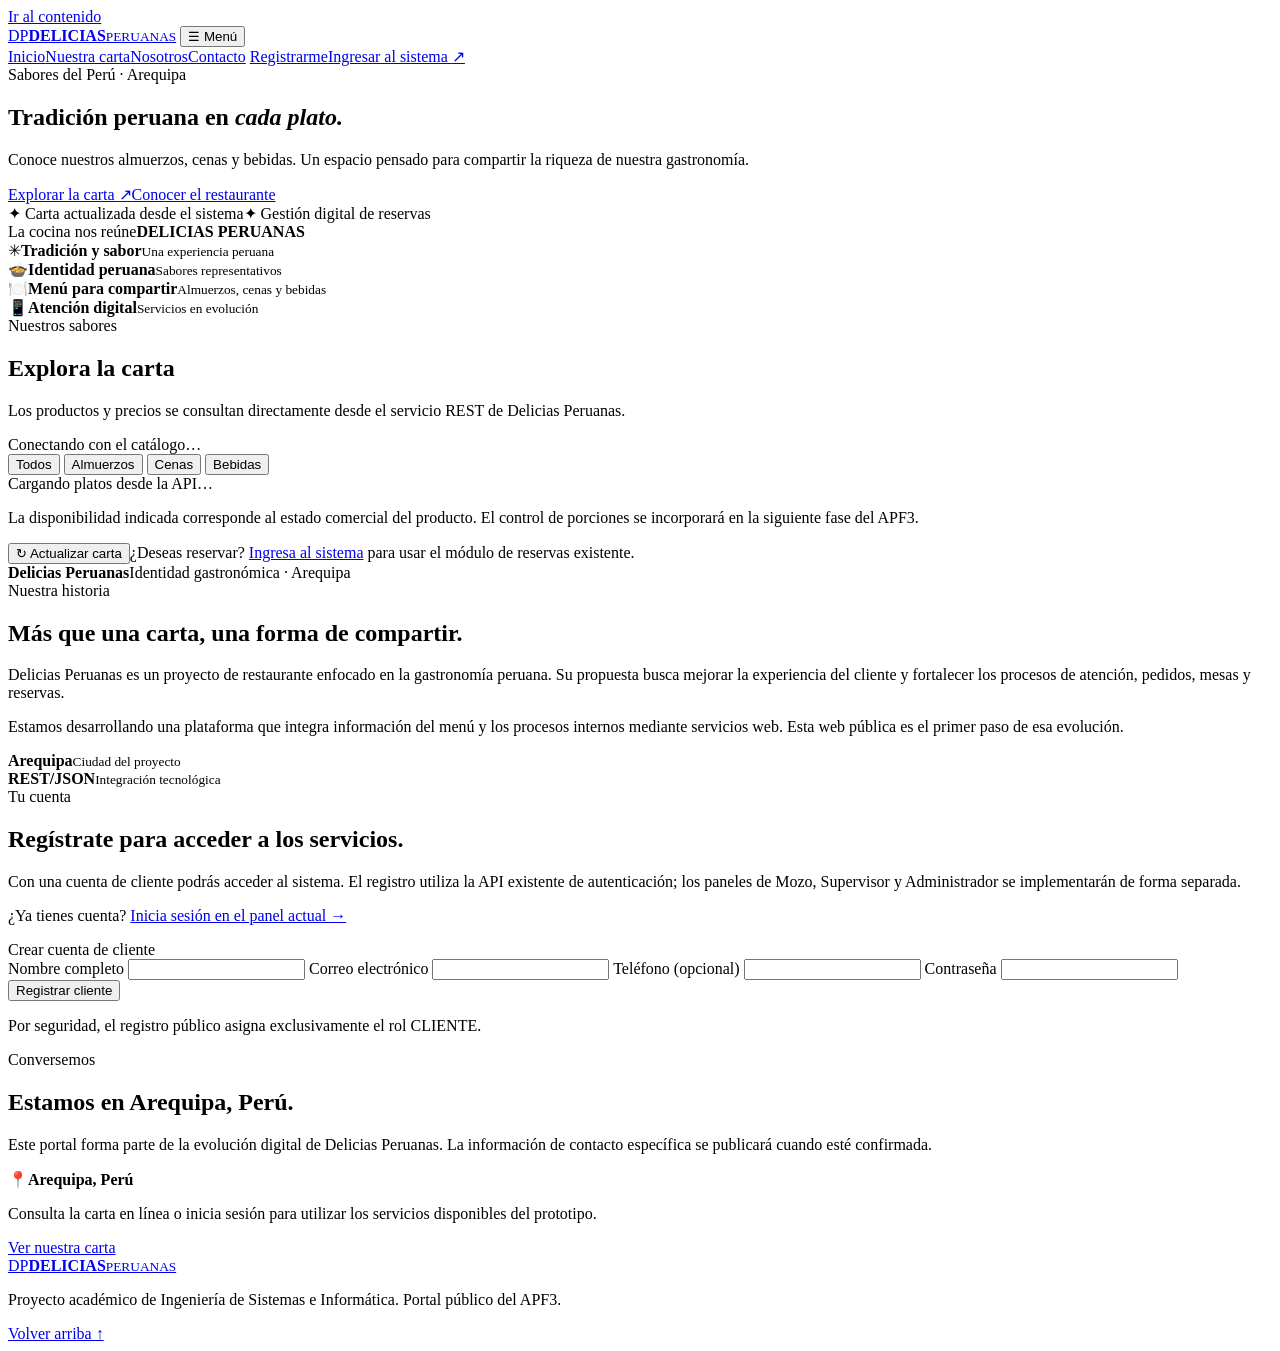
==== backend/src/main/resources/static/portal/index.html @ 0fd8a4d6 "feat(apf3): agregar estructura accesible del portal público Delicias Peruanas" ====
<!doctype html>
<html lang="es">
<head>
  <meta charset="utf-8">
  <meta name="viewport" content="width=device-width, initial-scale=1">
  <meta name="description" content="Delicias Peruanas: conoce nuestra gastronomía, explora el menú y accede al sistema de atención.">
  <title>Delicias Peruanas | Nuestra carta</title>
  <link rel="stylesheet" href="./site.css">
  <script src="./site.js" defer></script>
</head>
<body>
<a class="skip-link" href="#contenido">Ir al contenido</a>
<header class="site-header">
  <nav class="nav container" aria-label="Navegación principal">
    <a class="brand" href="#inicio" aria-label="Delicias Peruanas, inicio"><span class="brand-mark" aria-hidden="true">DP</span><span><strong>DELICIAS</strong><small>PERUANAS</small></span></a>
    <button class="menu-toggle" id="menuToggle" type="button" aria-controls="primaryMenu" aria-expanded="false">☰ <span>Menú</span></button>
    <div class="nav-links" id="primaryMenu">
      <a href="#inicio">Inicio</a><a href="#carta">Nuestra carta</a><a href="#nosotros">Nosotros</a><a href="#contacto">Contacto</a>
      <a class="nav-button" href="#registro">Registrarme</a><a class="nav-login" href="/" title="Acceder al panel existente">Ingresar al sistema <span aria-hidden="true">↗</span></a>
    </div>
  </nav>
</header>
<main id="contenido">
  <section id="inicio" class="hero">
    <div class="container hero-grid">
      <div class="hero-copy">
        <div class="eyebrow">Sabores del Perú · Arequipa</div>
        <h1>Tradición peruana en <em>cada plato.</em></h1>
        <p>Conoce nuestros almuerzos, cenas y bebidas. Un espacio pensado para compartir la riqueza de nuestra gastronomía.</p>
        <div class="hero-actions"><a class="btn btn-primary" href="#carta">Explorar la carta <span aria-hidden="true">↗</span></a><a class="btn btn-outline" href="#nosotros">Conocer el restaurante</a></div>
        <div class="hero-foot"><span>✦ Carta actualizada desde el sistema</span><span>✦ Gestión digital de reservas</span></div>
      </div>
      <div class="hero-visual">
        <div class="hero-photo" role="img" aria-label="Presentación gastronómica de platos peruanos">
          <div class="hero-photo-label"><span>La cocina nos reúne</span><strong>DELICIAS PERUANAS</strong></div>
        </div>
        <div class="float-note"><span class="note-symbol">✳</span><span><strong>Tradición y sabor</strong><small>Una experiencia peruana</small></span></div>
      </div>
    </div>
  </section>
  <section class="highlights" aria-label="Nuestros valores">
    <div class="container highlight-grid">
      <div><span class="highlight-icon" aria-hidden="true">🍲</span><span><strong>Identidad peruana</strong><small>Sabores representativos</small></span></div>
      <div><span class="highlight-icon" aria-hidden="true">🍽️</span><span><strong>Menú para compartir</strong><small>Almuerzos, cenas y bebidas</small></span></div>
      <div><span class="highlight-icon" aria-hidden="true">📱</span><span><strong>Atención digital</strong><small>Servicios en evolución</small></span></div>
    </div>
  </section>
  <section id="carta" class="section menu-section">
    <div class="container">
      <div class="section-head"><div><span class="section-kicker">Nuestros sabores</span><h2>Explora la carta</h2><p>Los productos y precios se consultan directamente desde el servicio REST de Delicias Peruanas.</p></div><span class="live-indicator" id="catalogStatus" aria-live="polite">Conectando con el catálogo…</span></div>
      <div class="filter-row" role="group" aria-label="Filtrar carta">
        <button class="filter active" type="button" data-filter="todos" aria-pressed="true">Todos</button>
        <button class="filter" type="button" data-filter="almuerzos" aria-pressed="false">Almuerzos</button>
        <button class="filter" type="button" data-filter="cenas" aria-pressed="false">Cenas</button>
        <button class="filter" type="button" data-filter="bebidas" aria-pressed="false">Bebidas</button>
      </div>
      <div id="categoryFilters" class="category-row" role="group" aria-label="Filtrar por categorías registradas"></div>
      <div class="menu-grid" id="catalogGrid" aria-live="polite">
        <div class="loading-state">Cargando platos desde la API…</div>
      </div>
      <p class="catalog-caption">La disponibilidad indicada corresponde al estado comercial del producto. El control de porciones se incorporará en la siguiente fase del APF3.</p>
      <div class="menu-footer"><button class="btn btn-outline" id="reloadCatalog" type="button">↻ Actualizar carta</button><span>¿Deseas reservar? <a href="/">Ingresa al sistema</a> para usar el módulo de reservas existente.</span></div>
    </div>
  </section>
  <section id="nosotros" class="section about-section">
    <div class="container about-grid">
      <div class="about-picture"><div class="about-badge"><strong>Delicias Peruanas</strong><span>Identidad gastronómica · Arequipa</span></div></div>
      <div class="about-copy"><span class="section-kicker">Nuestra historia</span><h2>Más que una carta, una forma de compartir.</h2><p>Delicias Peruanas es un proyecto de restaurante enfocado en la gastronomía peruana. Su propuesta busca mejorar la experiencia del cliente y fortalecer los procesos de atención, pedidos, mesas y reservas.</p><p>Estamos desarrollando una plataforma que integra información del menú y los procesos internos mediante servicios web. Esta web pública es el primer paso de esa evolución.</p><div class="about-metrics"><div><strong>Arequipa</strong><small>Ciudad del proyecto</small></div><div><strong>REST/JSON</strong><small>Integración tecnológica</small></div></div></div>
    </div>
  </section>
  <section id="registro" class="section account-section">
    <div class="container account-grid">
      <div><span class="section-kicker">Tu cuenta</span><h2>Regístrate para acceder a los servicios.</h2><p>Con una cuenta de cliente podrás acceder al sistema. El registro utiliza la API existente de autenticación; los paneles de Mozo, Supervisor y Administrador se implementarán de forma separada.</p><p class="account-callout">¿Ya tienes cuenta? <a href="/">Inicia sesión en el panel actual →</a></p></div>
      <form id="registerForm" class="register-form" novalidate>
        <div class="form-title">Crear cuenta de cliente</div>
        <label>Nombre completo <input name="nombre" type="text" minlength="2" maxlength="100" autocomplete="name" required></label>
        <label>Correo electrónico <input name="correo" type="email" maxlength="150" autocomplete="email" required></label>
        <label>Teléfono (opcional) <input name="telefono" type="tel" maxlength="20" autocomplete="tel"></label>
        <label>Contraseña <input name="password" type="password" minlength="8" autocomplete="new-password" required></label>
        <button class="btn btn-primary full" type="submit" id="submitRegister">Registrar cliente</button>
        <p class="form-help">Por seguridad, el registro público asigna exclusivamente el rol CLIENTE.</p>
        <div class="form-message" id="registerMessage" aria-live="polite" role="status"></div>
      </form>
    </div>
  </section>
  <section id="contacto" class="section contact-section">
    <div class="container contact-grid"><div><span class="section-kicker">Conversemos</span><h2>Estamos en Arequipa, Perú.</h2><p>Este portal forma parte de la evolución digital de Delicias Peruanas. La información de contacto específica se publicará cuando esté confirmada.</p></div><div class="contact-card"><span class="contact-icon">📍</span><strong>Arequipa, Perú</strong><p>Consulta la carta en línea o inicia sesión para utilizar los servicios disponibles del prototipo.</p><a class="btn btn-primary" href="#carta">Ver nuestra carta</a></div></div>
  </section>
</main>
<footer class="site-footer"><div class="container footer-flex"><a class="brand footer-brand" href="#inicio"><span class="brand-mark">DP</span><span><strong>DELICIAS</strong><small>PERUANAS</small></span></a><p>Proyecto académico de Ingeniería de Sistemas e Informática. Portal público del APF3.</p><a href="#inicio">Volver arriba ↑</a></div></footer>
</body>
</html>
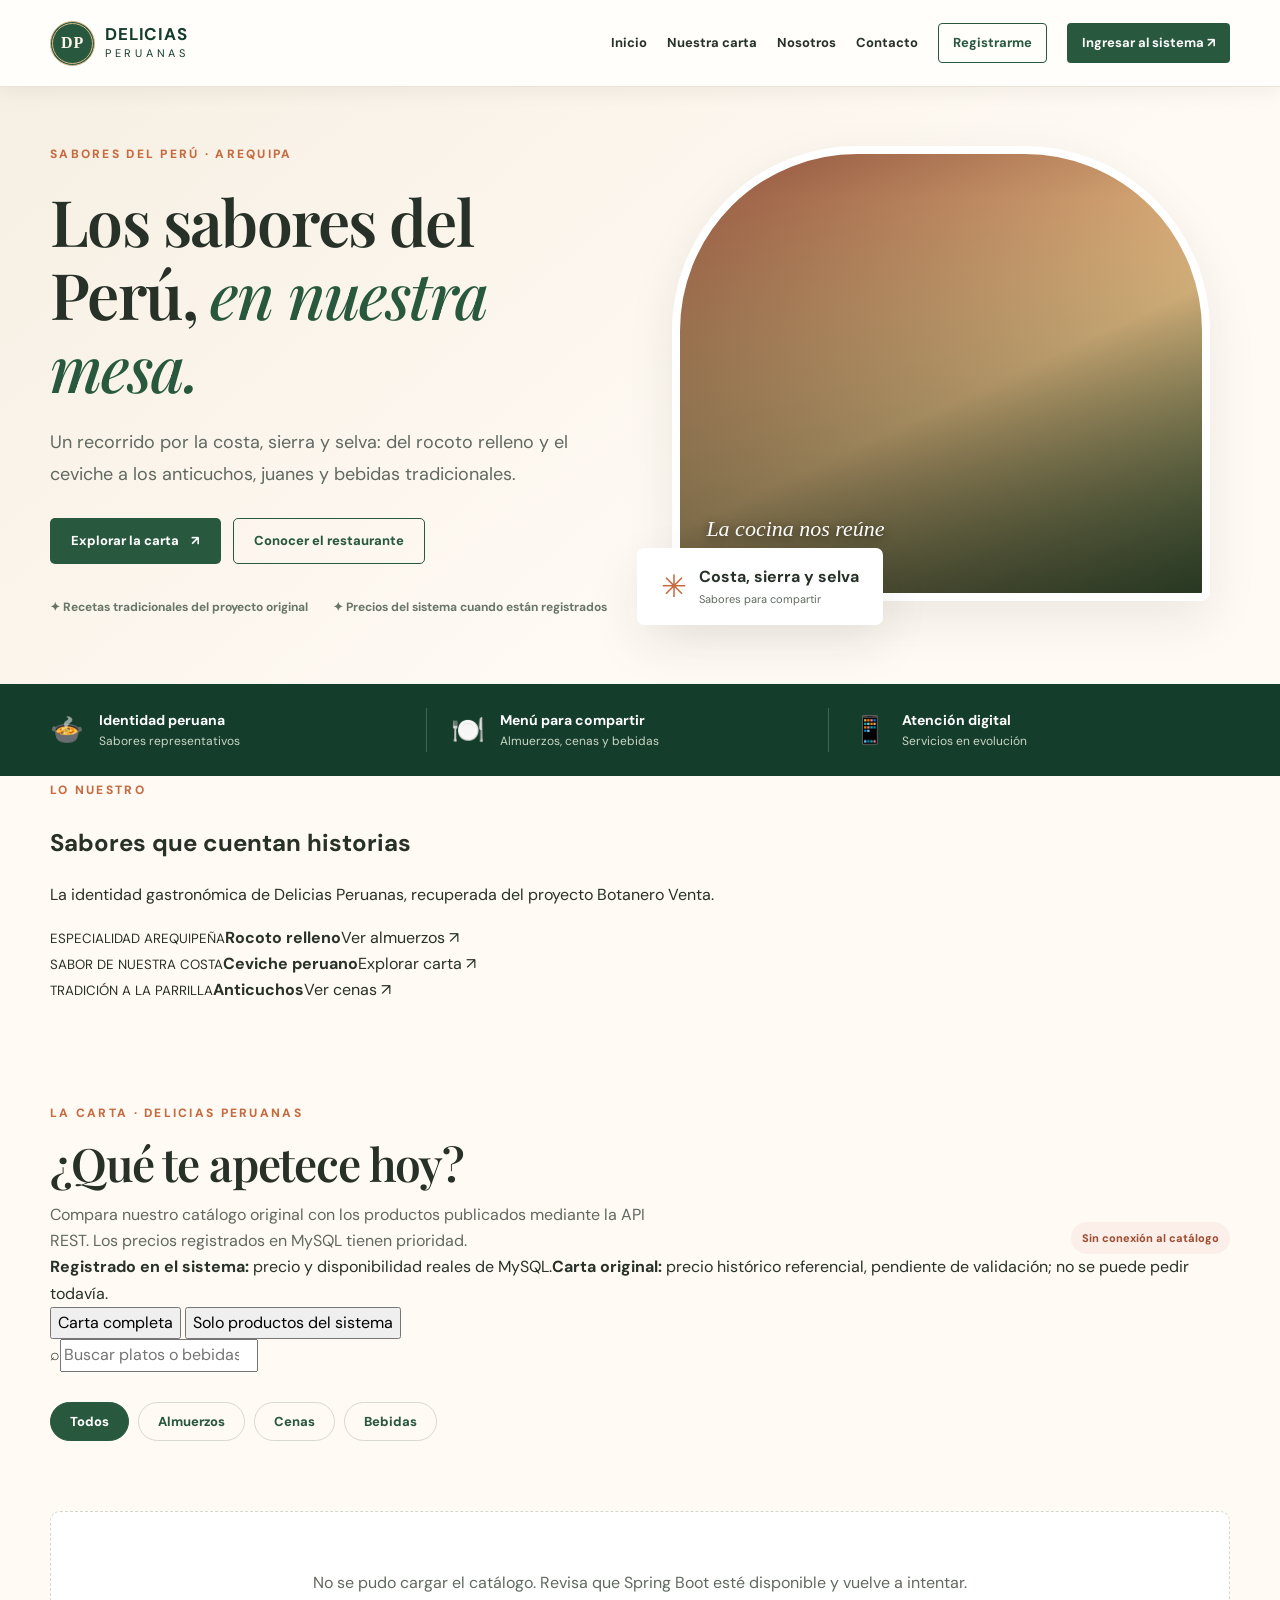
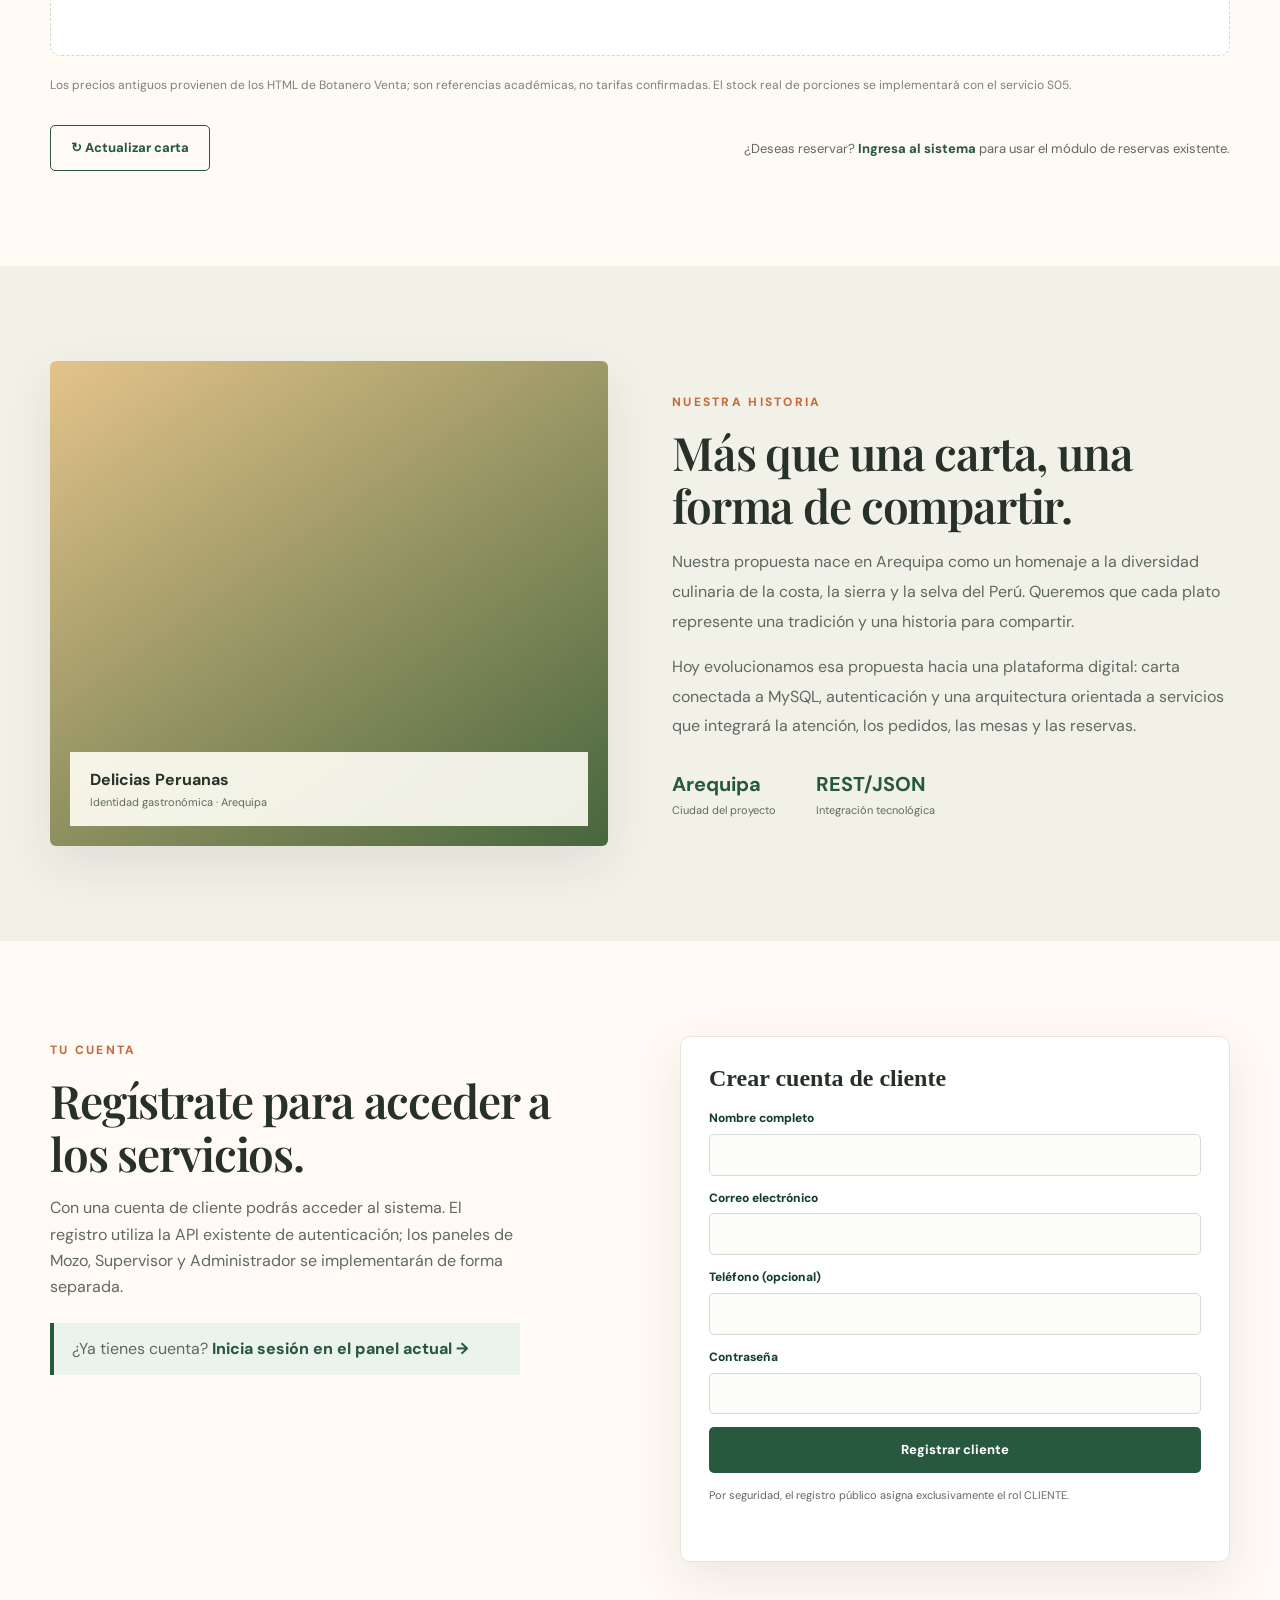
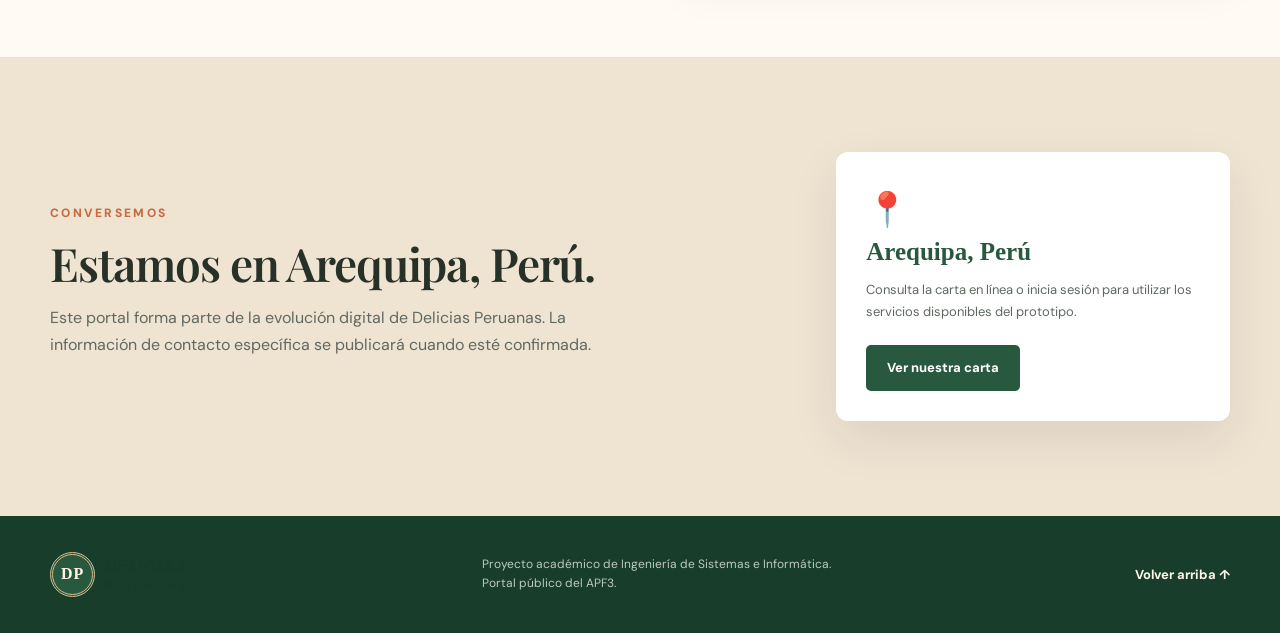
==== commit ca7a000e: "feat(apf3): presentar carta ampliada con destacados, búsqueda y origen de precios" ====
--- a/backend/src/main/resources/static/portal/index.html
+++ b/backend/src/main/resources/static/portal/index.html
@@ -6,6 +6,7 @@
   <meta name="description" content="Delicias Peruanas: conoce nuestra gastronomía, explora el menú y accede al sistema de atención.">
   <title>Delicias Peruanas | Nuestra carta</title>
   <link rel="stylesheet" href="./site.css">
+  <script src="./legacy-menu.js" defer></script>
   <script src="./site.js" defer></script>
 </head>
 <body>
@@ -25,16 +26,16 @@
     <div class="container hero-grid">
       <div class="hero-copy">
         <div class="eyebrow">Sabores del Perú · Arequipa</div>
-        <h1>Tradición peruana en <em>cada plato.</em></h1>
-        <p>Conoce nuestros almuerzos, cenas y bebidas. Un espacio pensado para compartir la riqueza de nuestra gastronomía.</p>
+        <h1>Los sabores del Perú, <em>en nuestra mesa.</em></h1>
+        <p>Un recorrido por la costa, sierra y selva: del rocoto relleno y el ceviche a los anticuchos, juanes y bebidas tradicionales.</p>
         <div class="hero-actions"><a class="btn btn-primary" href="#carta">Explorar la carta <span aria-hidden="true">↗</span></a><a class="btn btn-outline" href="#nosotros">Conocer el restaurante</a></div>
-        <div class="hero-foot"><span>✦ Carta actualizada desde el sistema</span><span>✦ Gestión digital de reservas</span></div>
+        <div class="hero-foot"><span>✦ Recetas tradicionales del proyecto original</span><span>✦ Precios del sistema cuando están registrados</span></div>
       </div>
       <div class="hero-visual">
         <div class="hero-photo" role="img" aria-label="Presentación gastronómica de platos peruanos">
           <div class="hero-photo-label"><span>La cocina nos reúne</span><strong>DELICIAS PERUANAS</strong></div>
         </div>
-        <div class="float-note"><span class="note-symbol">✳</span><span><strong>Tradición y sabor</strong><small>Una experiencia peruana</small></span></div>
+        <div class="float-note"><span class="note-symbol">✳</span><span><strong>Costa, sierra y selva</strong><small>Sabores para compartir</small></span></div>
       </div>
     </div>
   </section>
@@ -45,9 +46,27 @@
       <div><span class="highlight-icon" aria-hidden="true">📱</span><span><strong>Atención digital</strong><small>Servicios en evolución</small></span></div>
     </div>
   </section>
+  <section class="signature-section" aria-label="Platos destacados de nuestro proyecto original">
+    <div class="container">
+      <div class="signature-head"><div><span class="section-kicker">Lo nuestro</span><h2>Sabores que cuentan historias</h2></div><p>La identidad gastronómica de Delicias Peruanas, recuperada del proyecto Botanero Venta.</p></div>
+      <div class="signature-grid">
+        <a href="#carta" class="signature-tile signature-rocoto"><div><small>ESPECIALIDAD AREQUIPEÑA</small><strong>Rocoto relleno</strong><span>Ver almuerzos ↗</span></div></a>
+        <a href="#carta" class="signature-tile signature-ceviche"><div><small>SABOR DE NUESTRA COSTA</small><strong>Ceviche peruano</strong><span>Explorar carta ↗</span></div></a>
+        <a href="#carta" class="signature-tile signature-anticucho"><div><small>TRADICIÓN A LA PARRILLA</small><strong>Anticuchos</strong><span>Ver cenas ↗</span></div></a>
+      </div>
+    </div>
+  </section>
   <section id="carta" class="section menu-section">
     <div class="container">
-      <div class="section-head"><div><span class="section-kicker">Nuestros sabores</span><h2>Explora la carta</h2><p>Los productos y precios se consultan directamente desde el servicio REST de Delicias Peruanas.</p></div><span class="live-indicator" id="catalogStatus" aria-live="polite">Conectando con el catálogo…</span></div>
+      <div class="section-head"><div><span class="section-kicker">La carta · Delicias Peruanas</span><h2>¿Qué te apetece hoy?</h2><p>Compara nuestro catálogo original con los productos publicados mediante la API REST. Los precios registrados en MySQL tienen prioridad.</p></div><span class="live-indicator" id="catalogStatus" aria-live="polite">Conectando con el catálogo…</span></div>
+      <div class="catalog-source-note"><span class="source-dot live"></span><span><strong>Registrado en el sistema:</strong> precio y disponibilidad reales de MySQL.</span><span class="source-dot original"></span><span><strong>Carta original:</strong> precio histórico referencial, pendiente de validación; no se puede pedir todavía.</span></div>
+      <div class="menu-tools">
+        <div class="catalog-modes" role="group" aria-label="Origen de la carta">
+          <button type="button" data-mode="completa" class="mode-button active" aria-pressed="true">Carta completa</button>
+          <button type="button" data-mode="sistema" class="mode-button" aria-pressed="false">Solo productos del sistema</button>
+        </div>
+        <label class="menu-search-label" for="menuSearch"><span aria-hidden="true">⌕</span><input type="search" id="menuSearch" autocomplete="off" placeholder="Buscar platos o bebidas" aria-label="Buscar platos o bebidas"></label>
+      </div>
       <div class="filter-row" role="group" aria-label="Filtrar carta">
         <button class="filter active" type="button" data-filter="todos" aria-pressed="true">Todos</button>
         <button class="filter" type="button" data-filter="almuerzos" aria-pressed="false">Almuerzos</button>
@@ -58,14 +77,14 @@
       <div class="menu-grid" id="catalogGrid" aria-live="polite">
         <div class="loading-state">Cargando platos desde la API…</div>
       </div>
-      <p class="catalog-caption">La disponibilidad indicada corresponde al estado comercial del producto. El control de porciones se incorporará en la siguiente fase del APF3.</p>
+      <p class="catalog-caption">Los precios antiguos provienen de los HTML de Botanero Venta; son referencias académicas, no tarifas confirmadas. El stock real de porciones se implementará con el servicio S05.</p>
       <div class="menu-footer"><button class="btn btn-outline" id="reloadCatalog" type="button">↻ Actualizar carta</button><span>¿Deseas reservar? <a href="/">Ingresa al sistema</a> para usar el módulo de reservas existente.</span></div>
     </div>
   </section>
   <section id="nosotros" class="section about-section">
     <div class="container about-grid">
       <div class="about-picture"><div class="about-badge"><strong>Delicias Peruanas</strong><span>Identidad gastronómica · Arequipa</span></div></div>
-      <div class="about-copy"><span class="section-kicker">Nuestra historia</span><h2>Más que una carta, una forma de compartir.</h2><p>Delicias Peruanas es un proyecto de restaurante enfocado en la gastronomía peruana. Su propuesta busca mejorar la experiencia del cliente y fortalecer los procesos de atención, pedidos, mesas y reservas.</p><p>Estamos desarrollando una plataforma que integra información del menú y los procesos internos mediante servicios web. Esta web pública es el primer paso de esa evolución.</p><div class="about-metrics"><div><strong>Arequipa</strong><small>Ciudad del proyecto</small></div><div><strong>REST/JSON</strong><small>Integración tecnológica</small></div></div></div>
+      <div class="about-copy"><span class="section-kicker">Nuestra historia</span><h2>Más que una carta, una forma de compartir.</h2><p>Nuestra propuesta nace en Arequipa como un homenaje a la diversidad culinaria de la costa, la sierra y la selva del Perú. Queremos que cada plato represente una tradición y una historia para compartir.</p><p>Hoy evolucionamos esa propuesta hacia una plataforma digital: carta conectada a MySQL, autenticación y una arquitectura orientada a servicios que integrará la atención, los pedidos, las mesas y las reservas.</p><div class="about-metrics"><div><strong>Arequipa</strong><small>Ciudad del proyecto</small></div><div><strong>REST/JSON</strong><small>Integración tecnológica</small></div></div></div>
     </div>
   </section>
   <section id="registro" class="section account-section">
--- a/backend/src/main/resources/static/portal/site.css
+++ b/backend/src/main/resources/static/portal/site.css
@@ -0,0 +1,3 @@
+@import url('https://fonts.googleapis.com/css2?family=DM+Sans:wght@400;500;600;700&family=Playfair+Display:ital,wght@0,500;0,600;0,700;1,500;1,600&display=swap');
+:root{--bg:#fffaf4;--paper:#fff;--ink:#273128;--sub:#606961;--green:#28583e;--green-dark:#153d2b;--orange:#c66a3f;--light:#f5eee3;--line:#e9e3da;--shadow:0 18px 50px rgba(30,35,22,.085)}
+*{box-sizing:border-box}html{scroll-behavior:smooth;scroll-padding-top:90px}body{margin:0;background:var(--bg);color:var(--ink);font:16px/1.65 'DM Sans',Arial,sans-serif}button,input{font:inherit}button{cursor:pointer}a{color:inherit;text-decoration:none}a:focus-visible,button:focus-visible,input:focus-visible{outline:3px solid var(--orange);outline-offset:3px}.container{width:min(1180px,calc(100% - 48px));margin-inline:auto}.skip-link{position:absolute;left:-9999px;top:0;background:#fff;padding:12px}.skip-link:focus{left:12px;z-index:100}.site-header{background:#fffefb;position:sticky;top:0;z-index:10;border-bottom:1px solid var(--line);box-shadow:0 3px 20px #2221}.nav{display:flex;align-items:center;justify-content:space-between;gap:22px;min-height:86px}.brand{display:inline-flex;align-items:center;gap:10px;line-height:1.05;font-size:17px;letter-spacing:.05em;color:var(--green-dark)}.brand strong,.brand small{display:block}.brand small{font-size:11px;letter-spacing:.34em;margin-top:4px}.brand-mark{width:45px;height:45px;border-radius:50%;background:var(--green);color:#fff4e7;display:inline-flex;justify-content:center;align-items:center;font:bold 16px Georgia,serif;border:3px double #d9b88a}.nav-links{display:flex;align-items:center;gap:20px}.nav-links>a{font-size:13px;font-weight:700;white-space:nowrap}.nav-links>a:not(.nav-button):not(.nav-login):hover{color:var(--orange)}.nav-button{color:var(--green);border:1px solid var(--green);padding:8px 14px;border-radius:4px}.nav-login{background:var(--green);color:#fff;padding:9px 15px;border-radius:4px}.nav-login:hover,.btn-primary:hover{background:var(--green-dark)}.menu-toggle{display:none}.hero{background:linear-gradient(140deg,#f6efe3 0%,#fffaf4 64%);overflow:hidden}.hero-grid{min-height:585px;display:grid;grid-template-columns:1.02fr .98fr;align-items:center;gap:42px;padding-block:58px 66px}.eyebrow,.section-kicker{font-size:12px;letter-spacing:.19em;color:var(--orange);font-weight:800;text-transform:uppercase}.hero h1,.section h2{font:600 clamp(39px,5vw,68px)/1.14 'Playfair Display',Georgia,serif;letter-spacing:-.025em;margin:20px 0 22px}.hero h1 em{color:var(--green);font-weight:500}.hero p{font-size:18px;color:var(--sub);max-width:520px;line-height:1.8}.hero-actions{display:flex;gap:12px;flex-wrap:wrap;margin-top:28px}.btn{display:inline-flex;align-items:center;justify-content:center;gap:12px;border-radius:5px;padding:13px 20px;border:1px solid transparent;font-size:13px;font-weight:800;line-height:1.35;transition:background .2s,color .2s,border-color .2s}.btn-primary{background:var(--green);color:#fff}.btn-outline{border-color:var(--green);background:transparent;color:var(--green)}.btn-outline:hover{background:#eaf0e9}.hero-foot{display:flex;gap:25px;flex-wrap:wrap;color:#677668;margin-top:34px;font-size:12px;font-weight:700}.hero-visual{position:relative;padding:0 20px 16px 0}.hero-photo{min-height:455px;border-radius:185px 185px 9px 9px;background:linear-gradient(180deg,transparent 10%,#16180e9e 100%),url('./images/portada.jpg') center/cover,linear-gradient(155deg,#8f503b,#edc589 55%,#456b44);position:relative;border:8px solid #fff;box-shadow:var(--shadow);overflow:hidden}.hero-photo-label{position:absolute;bottom:28px;left:26px;color:white;display:grid;gap:5px;text-shadow:0 2px 8px #0009}.hero-photo-label span{font:italic 22px Georgia,serif}.hero-photo-label strong{letter-spacing:.18em;font-size:11px}.float-note{position:absolute;bottom:-8px;left:-35px;display:flex;align-items:center;gap:12px;background:#fff;box-shadow:var(--shadow);padding:13px 24px;border-radius:7px}.float-note strong,.float-note small{display:block}.float-note small{font-size:11px;color:var(--sub)}.note-symbol{font-size:31px;color:var(--orange)}.highlights{background:var(--green-dark);color:#fff}.highlight-grid{display:grid;grid-template-columns:repeat(3,1fr);gap:24px;padding-block:24px}.highlight-grid>div{display:flex;align-items:center;gap:15px;border-right:1px solid #ffffff33}.highlight-grid>div:last-child{border:none}.highlight-grid strong,.highlight-grid small{display:block}.highlight-grid strong{font-size:14px}.highlight-grid small{font-size:12px;color:#cbd7c5}.highlight-icon{font-size:27px}.section{padding:95px 0}.section-head{display:flex;justify-content:space-between;align-items:end;gap:24px}.section h2{font-size:clamp(32px,4vw,46px);margin:12px 0}.section-head p{color:var(--sub);max-width:620px;margin:0}.live-indicator{font-size:11px;white-space:nowrap;color:var(--green);padding:7px 11px;background:#ecf5ee;border-radius:30px;font-weight:800}.live-indicator.offline{color:#9c4d32;background:#fcefe9}.filter-row{display:flex;gap:9px;flex-wrap:wrap;margin:30px 0 14px}.filter{border:1px solid #d6d9d2;background:transparent;color:var(--green);padding:8px 19px;border-radius:30px;font-size:13px;font-weight:800}.filter.active,.filter:hover{background:var(--green);border-color:var(--green);color:white}.category-row{display:flex;gap:7px;flex-wrap:wrap;min-height:30px;margin-bottom:26px}.category-filter{font-size:12px;background:#f0efe9;border:0;padding:5px 12px;border-radius:3px;color:#526554}.category-filter.active{background:#dfeada;color:#1f5435;font-weight:800}.menu-grid{display:grid;grid-template-columns:repeat(3,minmax(0,1fr));gap:24px}.food-card{background:white;border:1px solid var(--line);box-shadow:0 6px 28px #1c30200b;border-radius:10px;overflow:hidden;display:flex;flex-direction:column;transition:transform .2s,box-shadow .2s}.food-card:hover{transform:translateY(-4px);box-shadow:var(--shadow)}.food-photo{height:218px;position:relative;background:linear-gradient(135deg,#e8d1b3,#829c7a);overflow:hidden}.food-photo img{width:100%;height:100%;object-fit:cover;display:block}.food-fallback{display:flex;align-items:center;justify-content:center;height:100%;font-size:68px}.food-badge{position:absolute;left:14px;top:14px;background:#fffffff0;border-radius:30px;padding:4px 10px;font-weight:800;font-size:11px;color:var(--green-dark)}.food-badge.unavailable{background:#f9e6dc;color:#9c452e}.food-body{padding:20px;flex:1;display:flex;flex-direction:column}.food-category{font-size:11px;text-transform:uppercase;letter-spacing:.1em;color:var(--orange);font-weight:800}.food-body h3{font:600 23px/1.2 'Playfair Display',Georgia,serif;margin:10px 0}.food-body p{color:var(--sub);font-size:13px;line-height:1.6;flex:1}.food-bottom{display:flex;justify-content:space-between;align-items:center;gap:8px;border-top:1px solid var(--line);padding-top:12px;margin-top:14px}.food-bottom strong{font-size:20px;color:var(--green-dark)}.food-bottom small{font-size:11px;color:var(--sub);font-weight:700}.loading-state,.empty-state{grid-column:1/-1;text-align:center;padding:58px 20px;background:#fff;border:1px dashed #d1d9cd;border-radius:10px;color:var(--sub)}.menu-footer{display:flex;justify-content:space-between;align-items:center;gap:20px;margin-top:30px;flex-wrap:wrap;font-size:13px;color:var(--sub)}.menu-footer a{font-weight:800;color:var(--green)}.catalog-caption{font-size:12px;color:#7b8178;margin:20px 0 0}.about-section{background:#f1f1e8}.about-grid{display:grid;grid-template-columns:1fr 1fr;gap:64px;align-items:center}.about-picture{background:url('./images/nosotros.jpg') center/cover,linear-gradient(145deg,#e4c38a,#47663d);min-height:485px;position:relative;border-radius:6px;box-shadow:var(--shadow)}.about-badge{position:absolute;bottom:20px;left:20px;right:20px;background:#fffef6e6;backdrop-filter:blur(5px);padding:15px 20px}.about-badge strong,.about-badge span{display:block}.about-badge span{font-size:11px;color:var(--sub)}.about-copy p{color:var(--sub);line-height:1.85}.about-metrics{display:flex;gap:40px;margin-top:27px}.about-metrics strong,.about-metrics small{display:block}.about-metrics strong{font-size:20px;color:var(--green)}.about-metrics small{font-size:11px;color:var(--sub)}.account-grid{display:grid;grid-template-columns:1fr 1fr;gap:80px;align-items:start}.account-grid p{color:var(--sub);max-width:470px}.account-callout{background:#ebf3ed;border-left:4px solid var(--green);padding:13px 18px;margin-top:22px}.account-callout a{color:var(--green);font-weight:800}.register-form{background:#fff;border:1px solid var(--line);border-radius:10px;box-shadow:var(--shadow);padding:28px;display:grid;gap:13px}.form-title{font:600 24px Georgia,serif;margin-bottom:4px}.register-form label{display:grid;gap:5px;font-size:12px;font-weight:800;color:var(--green-dark)}.register-form input{width:100%;padding:10px 12px;border:1px solid #d4ddd2;border-radius:5px;background:#fcfdf9}.register-form input:focus{border-color:var(--green)}.full{width:100%}.form-help{margin:0!important;font-size:11px;color:var(--sub)}.form-message{min-height:16px;font-size:13px;color:var(--green);font-weight:700}.form-message.error{color:#b13d2e}.contact-section{background:#efe3d2}.contact-grid{display:grid;grid-template-columns:1.3fr .7fr;gap:55px;align-items:center}.contact-grid p{max-width:550px;color:var(--sub)}.contact-card{background:white;border-radius:12px;padding:30px;box-shadow:var(--shadow)}.contact-card strong{display:block;font:600 25px Georgia,serif;color:var(--green)}.contact-card p{font-size:13px}.contact-card .btn{margin-top:10px}.contact-icon{font-size:34px}.site-footer{background:#183e2b;color:#fdf7e8;padding:27px 0}.footer-flex{display:flex;align-items:center;justify-content:space-between;gap:20px}.footer-flex p{font-size:12px;color:#bdc9bc;max-width:360px}.footer-flex>a:last-child{font-weight:700;font-size:13px}@media(max-width:1080px){.nav-links{gap:10px}.nav-links>a{font-size:12px}.hero h1{font-size:53px}.hero-photo{min-height:400px}}@media(max-width:820px){.nav{min-height:72px}.menu-toggle{display:inline-flex;border:1px solid var(--line);background:#fff;color:var(--green);border-radius:5px;gap:8px;align-items:center;padding:8px 12px}.nav-links{display:none;position:absolute;top:72px;left:0;right:0;background:white;padding:18px 24px;box-shadow:var(--shadow);flex-direction:column;align-items:stretch;gap:12px}.nav-links.open{display:flex}.hero-grid,.about-grid,.account-grid,.contact-grid{grid-template-columns:1fr;gap:36px}.hero-grid{padding:45px 0}.hero-photo{min-height:340px;border-radius:14px}.float-note{left:10px}.menu-grid{grid-template-columns:repeat(2,minmax(0,1fr))}.section-head{display:block}.highlight-grid{grid-template-columns:1fr;gap:14px}.highlight-grid>div{border:none}.section{padding:65px 0}.about-picture{min-height:360px}.footer-flex{flex-wrap:wrap}}@media(max-width:560px){.container{width:min(100% - 30px,1180px)}.hero h1{font-size:43px}.hero p{font-size:16px}.hero-photo{min-height:295px}.hero-foot{gap:10px}.menu-grid{grid-template-columns:1fr}.food-photo{height:240px}.section h2{font-size:35px}.float-note{display:none}.filter{padding:7px 12px;font-size:12px}.about-metrics{gap:15px}.register-form{padding:20px}.footer-flex{align-items:start;flex-direction:column}.hero-actions{display:flex;flex-direction:column;align-items:stretch}}
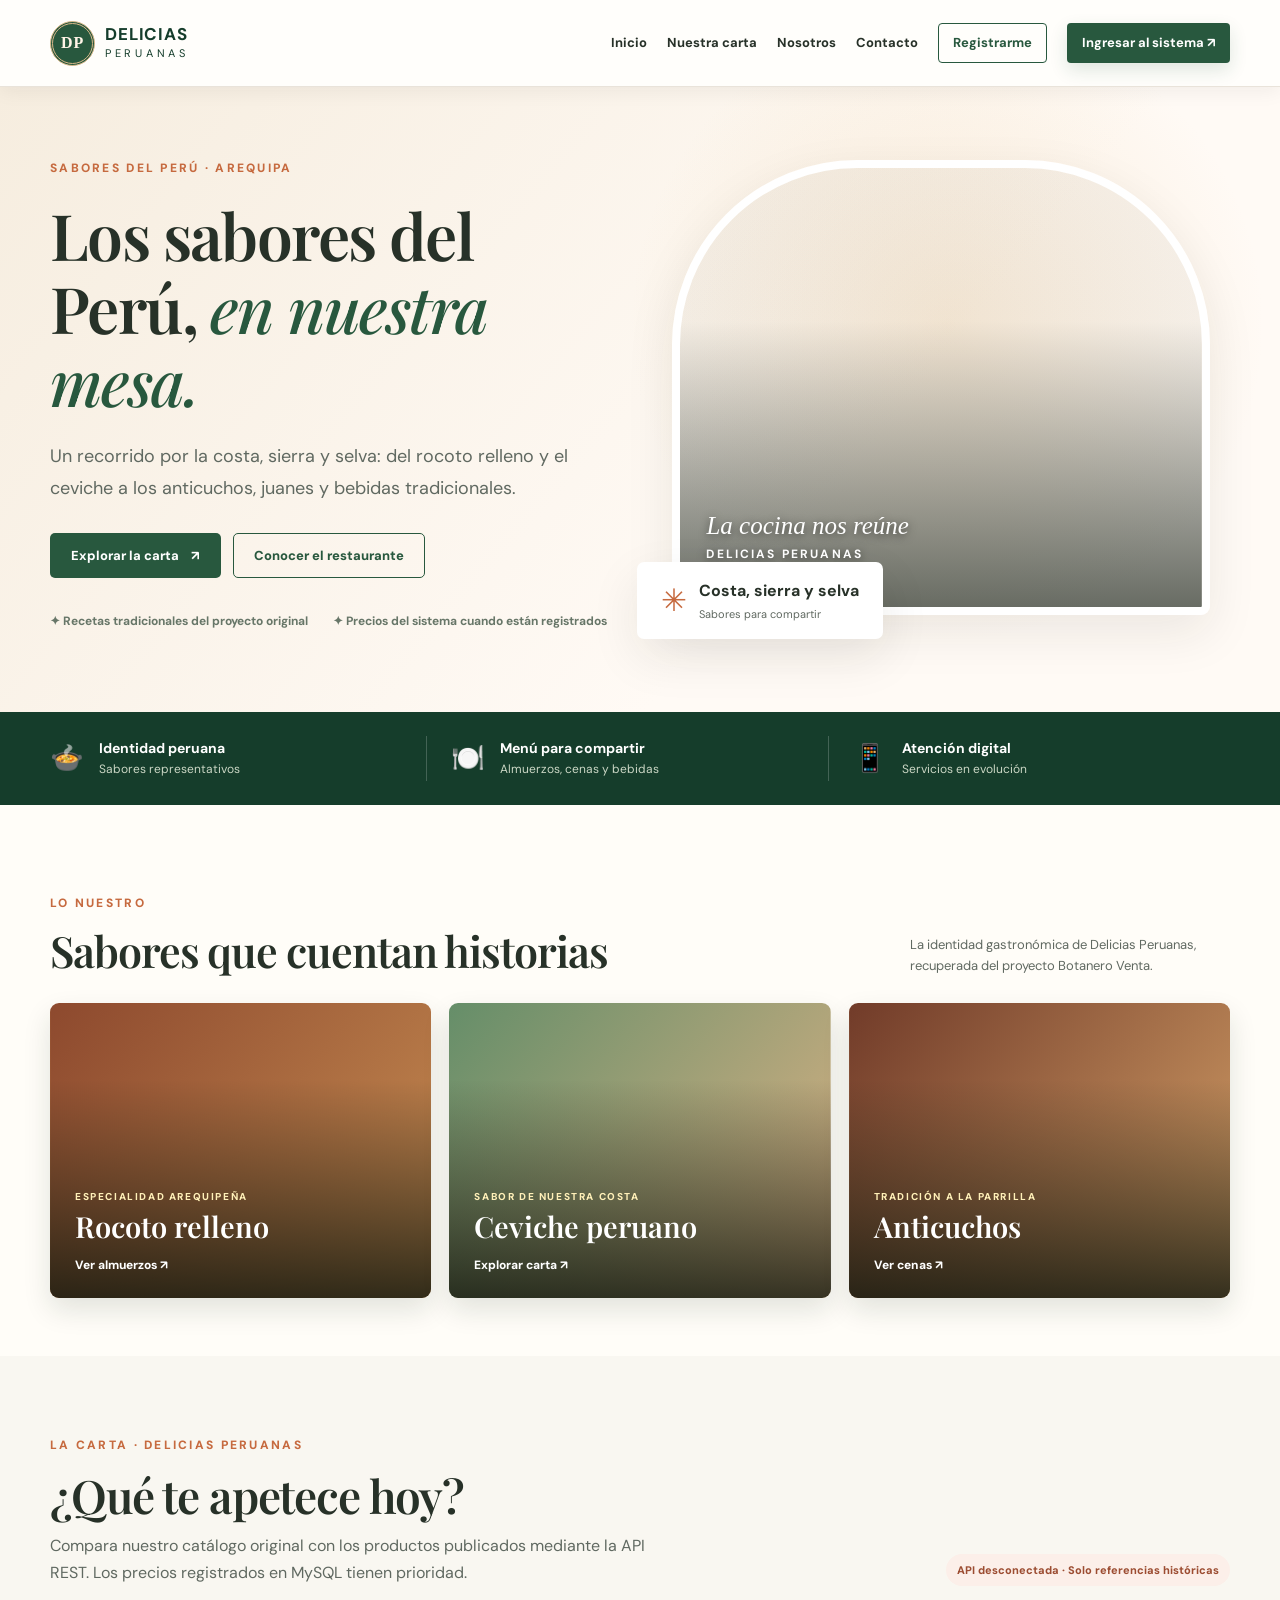
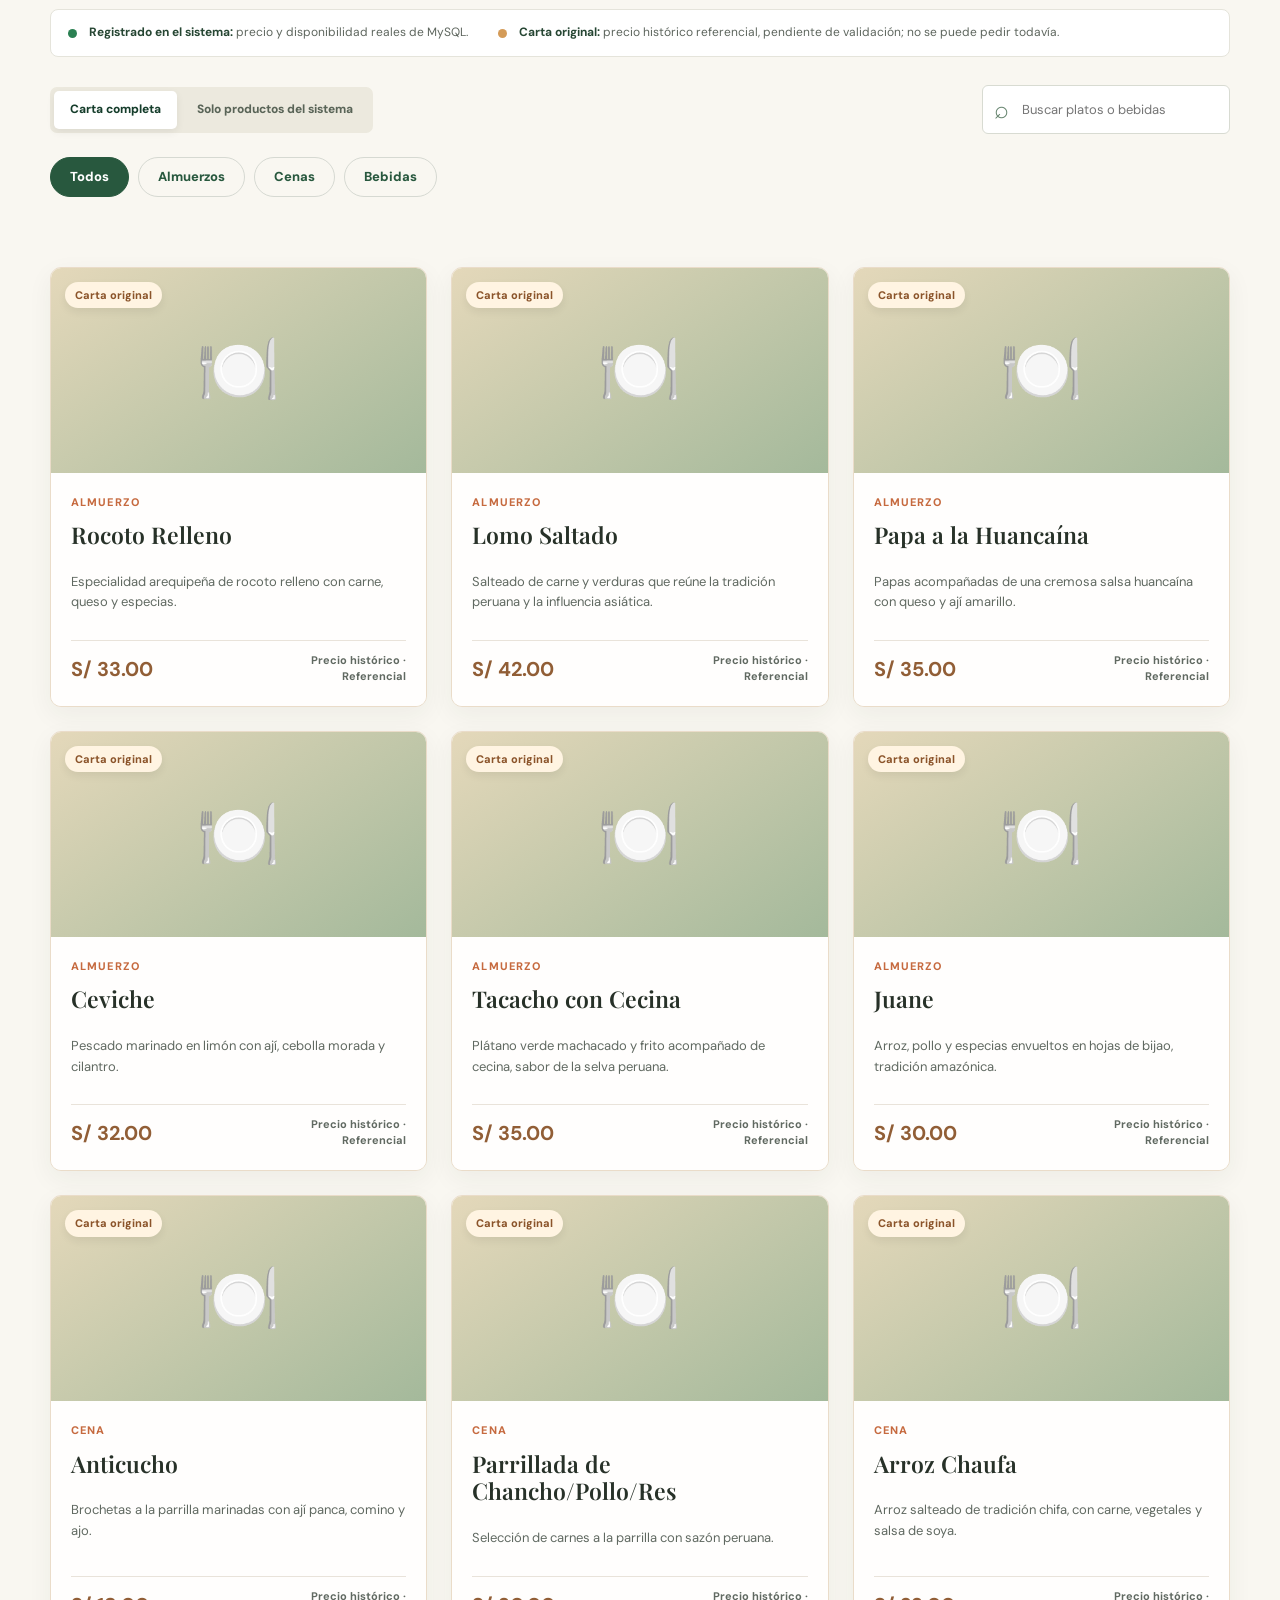
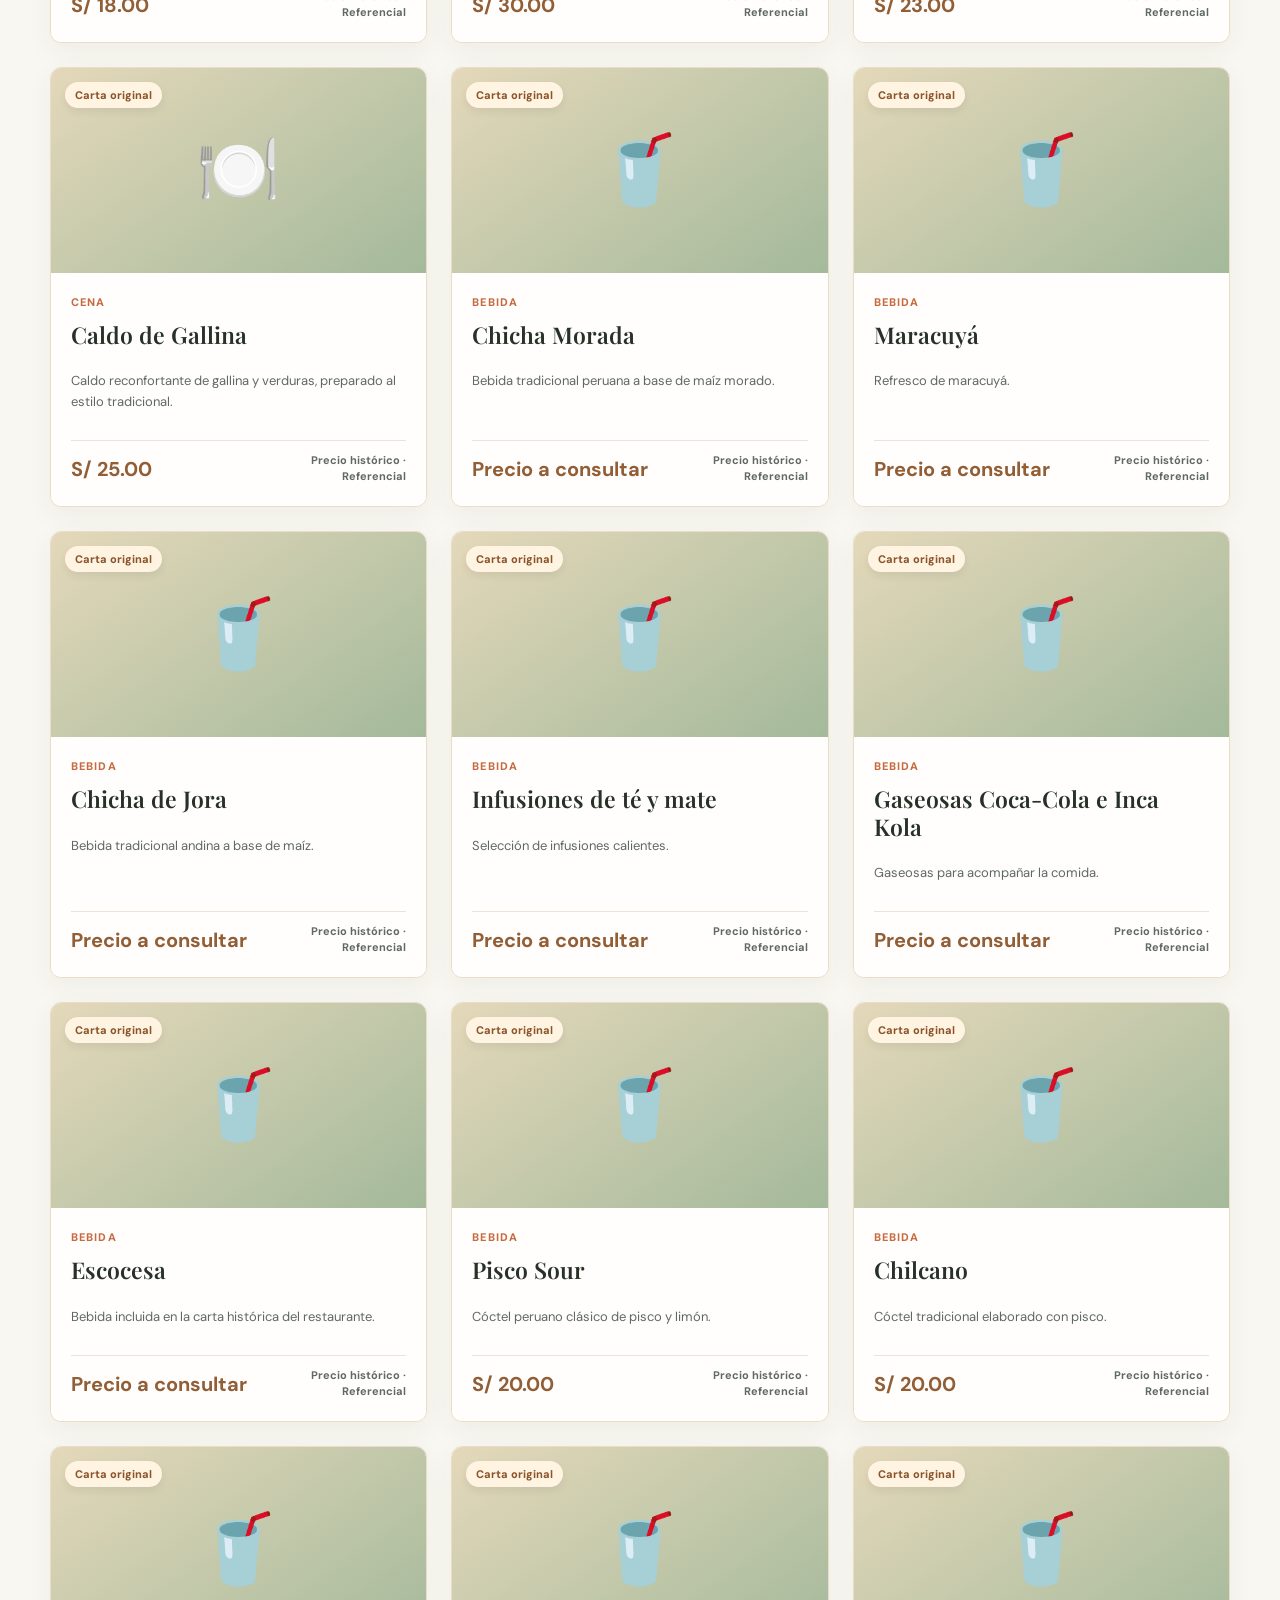
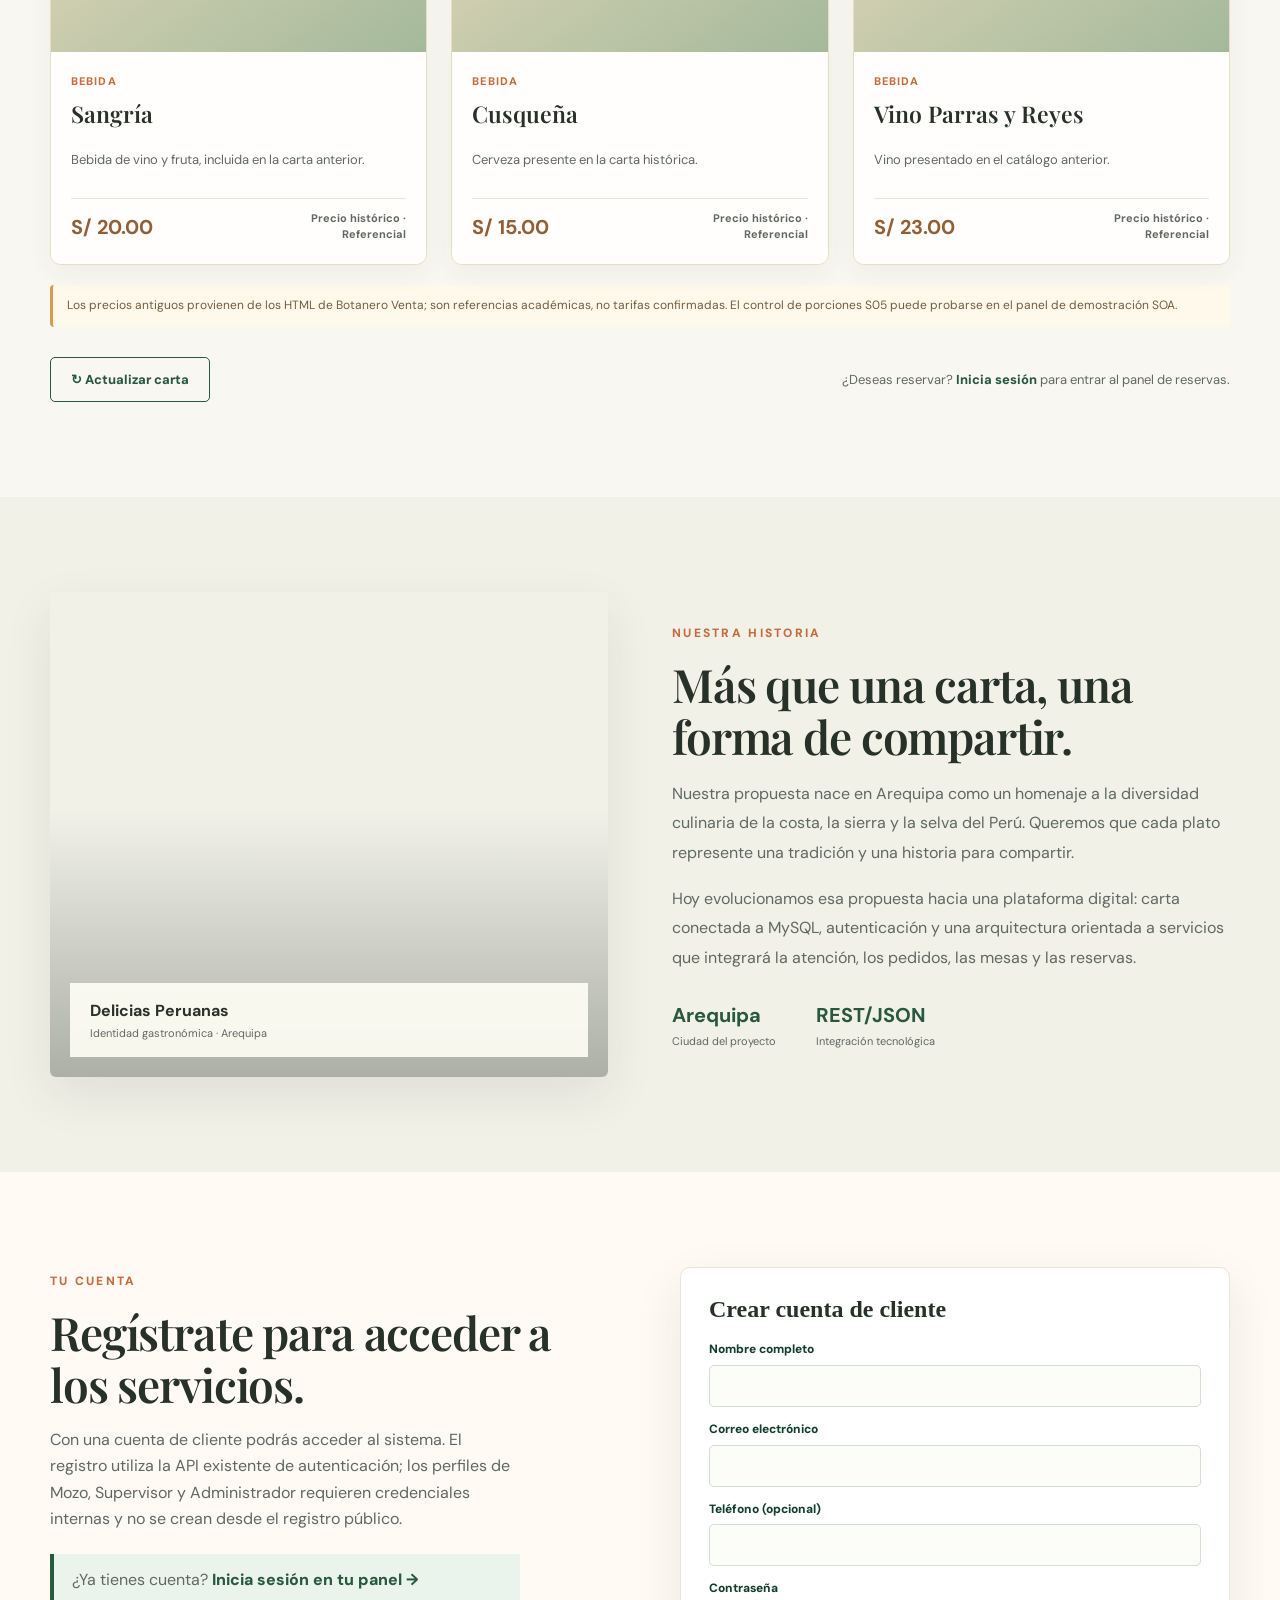
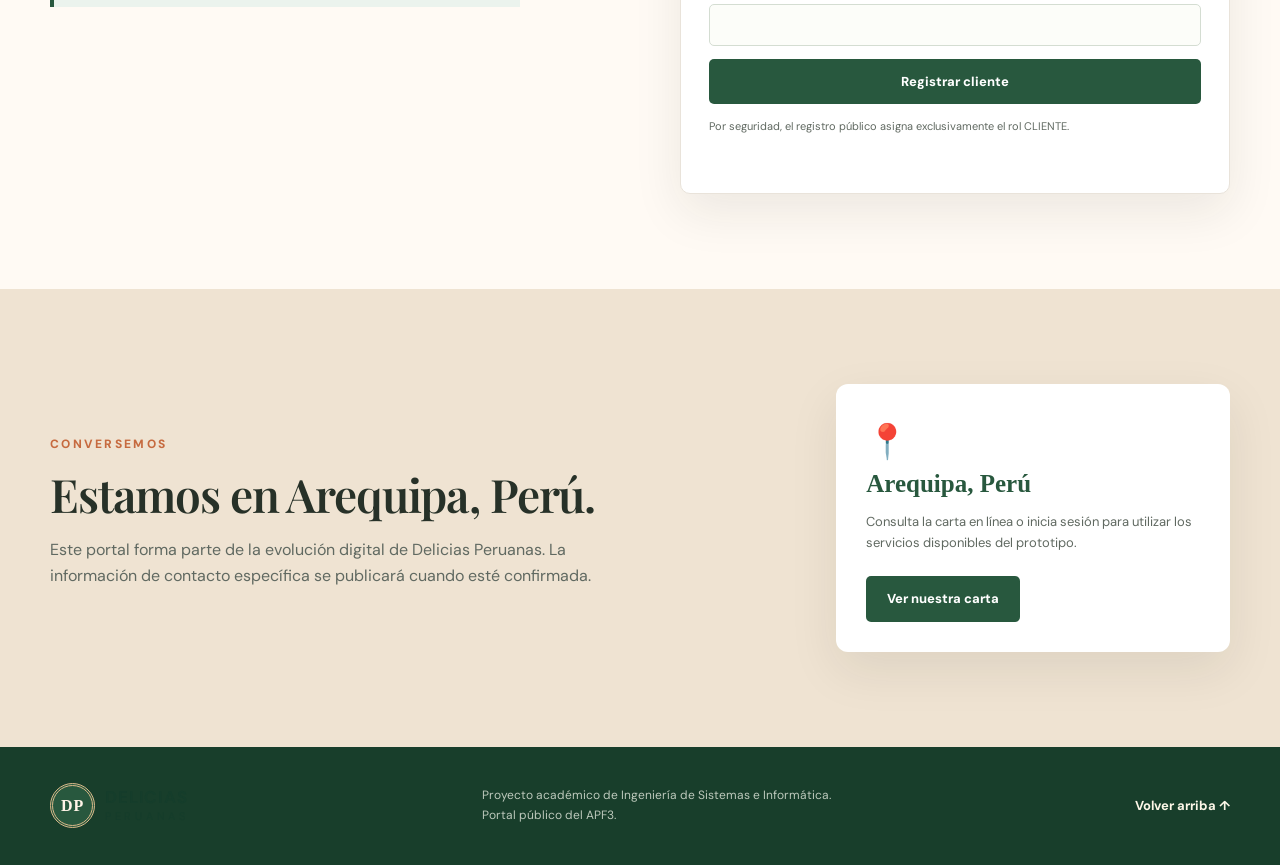
==== commit 0cb844f0: "feat(soa): conectar login desde portal y aplicar permisos de reserva y mesas por rol" ====
--- a/backend/src/main/resources/static/portal/index.html
+++ b/backend/src/main/resources/static/portal/index.html
@@ -17,7 +17,7 @@
     <button class="menu-toggle" id="menuToggle" type="button" aria-controls="primaryMenu" aria-expanded="false">☰ <span>Menú</span></button>
     <div class="nav-links" id="primaryMenu">
       <a href="#inicio">Inicio</a><a href="#carta">Nuestra carta</a><a href="#nosotros">Nosotros</a><a href="#contacto">Contacto</a>
-      <a class="nav-button" href="#registro">Registrarme</a><a class="nav-login" href="/" title="Acceder al panel existente">Ingresar al sistema <span aria-hidden="true">↗</span></a>
+      <a class="nav-button" href="#registro">Registrarme</a><a class="nav-login" href="/soa-demo/index.html" title="Iniciar sesión y acceder al panel según el rol">Ingresar al sistema <span aria-hidden="true">↗</span></a>
     </div>
   </nav>
 </header>
@@ -77,8 +77,8 @@
       <div class="menu-grid" id="catalogGrid" aria-live="polite">
         <div class="loading-state">Cargando platos desde la API…</div>
       </div>
-      <p class="catalog-caption">Los precios antiguos provienen de los HTML de Botanero Venta; son referencias académicas, no tarifas confirmadas. El stock real de porciones se implementará con el servicio S05.</p>
-      <div class="menu-footer"><button class="btn btn-outline" id="reloadCatalog" type="button">↻ Actualizar carta</button><span>¿Deseas reservar? <a href="/">Ingresa al sistema</a> para usar el módulo de reservas existente.</span></div>
+      <p class="catalog-caption">Los precios antiguos provienen de los HTML de Botanero Venta; son referencias académicas, no tarifas confirmadas. El control de porciones S05 puede probarse en el panel de demostración SOA.</p>
+      <div class="menu-footer"><button class="btn btn-outline" id="reloadCatalog" type="button">↻ Actualizar carta</button><span>¿Deseas reservar? <a href="/soa-demo/index.html">Inicia sesión</a> para entrar al panel de reservas.</span></div>
     </div>
   </section>
   <section id="nosotros" class="section about-section">
@@ -89,7 +89,7 @@
   </section>
   <section id="registro" class="section account-section">
     <div class="container account-grid">
-      <div><span class="section-kicker">Tu cuenta</span><h2>Regístrate para acceder a los servicios.</h2><p>Con una cuenta de cliente podrás acceder al sistema. El registro utiliza la API existente de autenticación; los paneles de Mozo, Supervisor y Administrador se implementarán de forma separada.</p><p class="account-callout">¿Ya tienes cuenta? <a href="/">Inicia sesión en el panel actual →</a></p></div>
+      <div><span class="section-kicker">Tu cuenta</span><h2>Regístrate para acceder a los servicios.</h2><p>Con una cuenta de cliente podrás acceder al sistema. El registro utiliza la API existente de autenticación; los perfiles de Mozo, Supervisor y Administrador requieren credenciales internas y no se crean desde el registro público.</p><p class="account-callout">¿Ya tienes cuenta? <a href="/soa-demo/index.html">Inicia sesión en tu panel →</a></p></div>
       <form id="registerForm" class="register-form" novalidate>
         <div class="form-title">Crear cuenta de cliente</div>
         <label>Nombre completo <input name="nombre" type="text" minlength="2" maxlength="100" autocomplete="name" required></label>
--- a/backend/src/main/resources/static/portal/site.css
+++ b/backend/src/main/resources/static/portal/site.css
@@ -1,3 +1,85 @@
 @import url('https://fonts.googleapis.com/css2?family=DM+Sans:wght@400;500;600;700&family=Playfair+Display:ital,wght@0,500;0,600;0,700;1,500;1,600&display=swap');
 :root{--bg:#fffaf4;--paper:#fff;--ink:#273128;--sub:#606961;--green:#28583e;--green-dark:#153d2b;--orange:#c66a3f;--light:#f5eee3;--line:#e9e3da;--shadow:0 18px 50px rgba(30,35,22,.085)}
-*{box-sizing:border-box}html{scroll-behavior:smooth;scroll-padding-top:90px}body{margin:0;background:var(--bg);color:var(--ink);font:16px/1.65 'DM Sans',Arial,sans-serif}button,input{font:inherit}button{cursor:pointer}a{color:inherit;text-decoration:none}a:focus-visible,button:focus-visible,input:focus-visible{outline:3px solid var(--orange);outline-offset:3px}.container{width:min(1180px,calc(100% - 48px));margin-inline:auto}.skip-link{position:absolute;left:-9999px;top:0;background:#fff;padding:12px}.skip-link:focus{left:12px;z-index:100}.site-header{background:#fffefb;position:sticky;top:0;z-index:10;border-bottom:1px solid var(--line);box-shadow:0 3px 20px #2221}.nav{display:flex;align-items:center;justify-content:space-between;gap:22px;min-height:86px}.brand{display:inline-flex;align-items:center;gap:10px;line-height:1.05;font-size:17px;letter-spacing:.05em;color:var(--green-dark)}.brand strong,.brand small{display:block}.brand small{font-size:11px;letter-spacing:.34em;margin-top:4px}.brand-mark{width:45px;height:45px;border-radius:50%;background:var(--green);color:#fff4e7;display:inline-flex;justify-content:center;align-items:center;font:bold 16px Georgia,serif;border:3px double #d9b88a}.nav-links{display:flex;align-items:center;gap:20px}.nav-links>a{font-size:13px;font-weight:700;white-space:nowrap}.nav-links>a:not(.nav-button):not(.nav-login):hover{color:var(--orange)}.nav-button{color:var(--green);border:1px solid var(--green);padding:8px 14px;border-radius:4px}.nav-login{background:var(--green);color:#fff;padding:9px 15px;border-radius:4px}.nav-login:hover,.btn-primary:hover{background:var(--green-dark)}.menu-toggle{display:none}.hero{background:linear-gradient(140deg,#f6efe3 0%,#fffaf4 64%);overflow:hidden}.hero-grid{min-height:585px;display:grid;grid-template-columns:1.02fr .98fr;align-items:center;gap:42px;padding-block:58px 66px}.eyebrow,.section-kicker{font-size:12px;letter-spacing:.19em;color:var(--orange);font-weight:800;text-transform:uppercase}.hero h1,.section h2{font:600 clamp(39px,5vw,68px)/1.14 'Playfair Display',Georgia,serif;letter-spacing:-.025em;margin:20px 0 22px}.hero h1 em{color:var(--green);font-weight:500}.hero p{font-size:18px;color:var(--sub);max-width:520px;line-height:1.8}.hero-actions{display:flex;gap:12px;flex-wrap:wrap;margin-top:28px}.btn{display:inline-flex;align-items:center;justify-content:center;gap:12px;border-radius:5px;padding:13px 20px;border:1px solid transparent;font-size:13px;font-weight:800;line-height:1.35;transition:background .2s,color .2s,border-color .2s}.btn-primary{background:var(--green);color:#fff}.btn-outline{border-color:var(--green);background:transparent;color:var(--green)}.btn-outline:hover{background:#eaf0e9}.hero-foot{display:flex;gap:25px;flex-wrap:wrap;color:#677668;margin-top:34px;font-size:12px;font-weight:700}.hero-visual{position:relative;padding:0 20px 16px 0}.hero-photo{min-height:455px;border-radius:185px 185px 9px 9px;background:linear-gradient(180deg,transparent 10%,#16180e9e 100%),url('./images/portada.jpg') center/cover,linear-gradient(155deg,#8f503b,#edc589 55%,#456b44);position:relative;border:8px solid #fff;box-shadow:var(--shadow);overflow:hidden}.hero-photo-label{position:absolute;bottom:28px;left:26px;color:white;display:grid;gap:5px;text-shadow:0 2px 8px #0009}.hero-photo-label span{font:italic 22px Georgia,serif}.hero-photo-label strong{letter-spacing:.18em;font-size:11px}.float-note{position:absolute;bottom:-8px;left:-35px;display:flex;align-items:center;gap:12px;background:#fff;box-shadow:var(--shadow);padding:13px 24px;border-radius:7px}.float-note strong,.float-note small{display:block}.float-note small{font-size:11px;color:var(--sub)}.note-symbol{font-size:31px;color:var(--orange)}.highlights{background:var(--green-dark);color:#fff}.highlight-grid{display:grid;grid-template-columns:repeat(3,1fr);gap:24px;padding-block:24px}.highlight-grid>div{display:flex;align-items:center;gap:15px;border-right:1px solid #ffffff33}.highlight-grid>div:last-child{border:none}.highlight-grid strong,.highlight-grid small{display:block}.highlight-grid strong{font-size:14px}.highlight-grid small{font-size:12px;color:#cbd7c5}.highlight-icon{font-size:27px}.section{padding:95px 0}.section-head{display:flex;justify-content:space-between;align-items:end;gap:24px}.section h2{font-size:clamp(32px,4vw,46px);margin:12px 0}.section-head p{color:var(--sub);max-width:620px;margin:0}.live-indicator{font-size:11px;white-space:nowrap;color:var(--green);padding:7px 11px;background:#ecf5ee;border-radius:30px;font-weight:800}.live-indicator.offline{color:#9c4d32;background:#fcefe9}.filter-row{display:flex;gap:9px;flex-wrap:wrap;margin:30px 0 14px}.filter{border:1px solid #d6d9d2;background:transparent;color:var(--green);padding:8px 19px;border-radius:30px;font-size:13px;font-weight:800}.filter.active,.filter:hover{background:var(--green);border-color:var(--green);color:white}.category-row{display:flex;gap:7px;flex-wrap:wrap;min-height:30px;margin-bottom:26px}.category-filter{font-size:12px;background:#f0efe9;border:0;padding:5px 12px;border-radius:3px;color:#526554}.category-filter.active{background:#dfeada;color:#1f5435;font-weight:800}.menu-grid{display:grid;grid-template-columns:repeat(3,minmax(0,1fr));gap:24px}.food-card{background:white;border:1px solid var(--line);box-shadow:0 6px 28px #1c30200b;border-radius:10px;overflow:hidden;display:flex;flex-direction:column;transition:transform .2s,box-shadow .2s}.food-card:hover{transform:translateY(-4px);box-shadow:var(--shadow)}.food-photo{height:218px;position:relative;background:linear-gradient(135deg,#e8d1b3,#829c7a);overflow:hidden}.food-photo img{width:100%;height:100%;object-fit:cover;display:block}.food-fallback{display:flex;align-items:center;justify-content:center;height:100%;font-size:68px}.food-badge{position:absolute;left:14px;top:14px;background:#fffffff0;border-radius:30px;padding:4px 10px;font-weight:800;font-size:11px;color:var(--green-dark)}.food-badge.unavailable{background:#f9e6dc;color:#9c452e}.food-body{padding:20px;flex:1;display:flex;flex-direction:column}.food-category{font-size:11px;text-transform:uppercase;letter-spacing:.1em;color:var(--orange);font-weight:800}.food-body h3{font:600 23px/1.2 'Playfair Display',Georgia,serif;margin:10px 0}.food-body p{color:var(--sub);font-size:13px;line-height:1.6;flex:1}.food-bottom{display:flex;justify-content:space-between;align-items:center;gap:8px;border-top:1px solid var(--line);padding-top:12px;margin-top:14px}.food-bottom strong{font-size:20px;color:var(--green-dark)}.food-bottom small{font-size:11px;color:var(--sub);font-weight:700}.loading-state,.empty-state{grid-column:1/-1;text-align:center;padding:58px 20px;background:#fff;border:1px dashed #d1d9cd;border-radius:10px;color:var(--sub)}.menu-footer{display:flex;justify-content:space-between;align-items:center;gap:20px;margin-top:30px;flex-wrap:wrap;font-size:13px;color:var(--sub)}.menu-footer a{font-weight:800;color:var(--green)}.catalog-caption{font-size:12px;color:#7b8178;margin:20px 0 0}.about-section{background:#f1f1e8}.about-grid{display:grid;grid-template-columns:1fr 1fr;gap:64px;align-items:center}.about-picture{background:url('./images/nosotros.jpg') center/cover,linear-gradient(145deg,#e4c38a,#47663d);min-height:485px;position:relative;border-radius:6px;box-shadow:var(--shadow)}.about-badge{position:absolute;bottom:20px;left:20px;right:20px;background:#fffef6e6;backdrop-filter:blur(5px);padding:15px 20px}.about-badge strong,.about-badge span{display:block}.about-badge span{font-size:11px;color:var(--sub)}.about-copy p{color:var(--sub);line-height:1.85}.about-metrics{display:flex;gap:40px;margin-top:27px}.about-metrics strong,.about-metrics small{display:block}.about-metrics strong{font-size:20px;color:var(--green)}.about-metrics small{font-size:11px;color:var(--sub)}.account-grid{display:grid;grid-template-columns:1fr 1fr;gap:80px;align-items:start}.account-grid p{color:var(--sub);max-width:470px}.account-callout{background:#ebf3ed;border-left:4px solid var(--green);padding:13px 18px;margin-top:22px}.account-callout a{color:var(--green);font-weight:800}.register-form{background:#fff;border:1px solid var(--line);border-radius:10px;box-shadow:var(--shadow);padding:28px;display:grid;gap:13px}.form-title{font:600 24px Georgia,serif;margin-bottom:4px}.register-form label{display:grid;gap:5px;font-size:12px;font-weight:800;color:var(--green-dark)}.register-form input{width:100%;padding:10px 12px;border:1px solid #d4ddd2;border-radius:5px;background:#fcfdf9}.register-form input:focus{border-color:var(--green)}.full{width:100%}.form-help{margin:0!important;font-size:11px;color:var(--sub)}.form-message{min-height:16px;font-size:13px;color:var(--green);font-weight:700}.form-message.error{color:#b13d2e}.contact-section{background:#efe3d2}.contact-grid{display:grid;grid-template-columns:1.3fr .7fr;gap:55px;align-items:center}.contact-grid p{max-width:550px;color:var(--sub)}.contact-card{background:white;border-radius:12px;padding:30px;box-shadow:var(--shadow)}.contact-card strong{display:block;font:600 25px Georgia,serif;color:var(--green)}.contact-card p{font-size:13px}.contact-card .btn{margin-top:10px}.contact-icon{font-size:34px}.site-footer{background:#183e2b;color:#fdf7e8;padding:27px 0}.footer-flex{display:flex;align-items:center;justify-content:space-between;gap:20px}.footer-flex p{font-size:12px;color:#bdc9bc;max-width:360px}.footer-flex>a:last-child{font-weight:700;font-size:13px}@media(max-width:1080px){.nav-links{gap:10px}.nav-links>a{font-size:12px}.hero h1{font-size:53px}.hero-photo{min-height:400px}}@media(max-width:820px){.nav{min-height:72px}.menu-toggle{display:inline-flex;border:1px solid var(--line);background:#fff;color:var(--green);border-radius:5px;gap:8px;align-items:center;padding:8px 12px}.nav-links{display:none;position:absolute;top:72px;left:0;right:0;background:white;padding:18px 24px;box-shadow:var(--shadow);flex-direction:column;align-items:stretch;gap:12px}.nav-links.open{display:flex}.hero-grid,.about-grid,.account-grid,.contact-grid{grid-template-columns:1fr;gap:36px}.hero-grid{padding:45px 0}.hero-photo{min-height:340px;border-radius:14px}.float-note{left:10px}.menu-grid{grid-template-columns:repeat(2,minmax(0,1fr))}.section-head{display:block}.highlight-grid{grid-template-columns:1fr;gap:14px}.highlight-grid>div{border:none}.section{padding:65px 0}.about-picture{min-height:360px}.footer-flex{flex-wrap:wrap}}@media(max-width:560px){.container{width:min(100% - 30px,1180px)}.hero h1{font-size:43px}.hero p{font-size:16px}.hero-photo{min-height:295px}.hero-foot{gap:10px}.menu-grid{grid-template-columns:1fr}.food-photo{height:240px}.section h2{font-size:35px}.float-note{display:none}.filter{padding:7px 12px;font-size:12px}.about-metrics{gap:15px}.register-form{padding:20px}.footer-flex{align-items:start;flex-direction:column}.hero-actions{display:flex;flex-direction:column;align-items:stretch}}+*{box-sizing:border-box}html{scroll-behavior:smooth;scroll-padding-top:90px}body{margin:0;background:var(--bg);color:var(--ink);font:16px/1.65 'DM Sans',Arial,sans-serif}button,input{font:inherit}button{cursor:pointer}a{color:inherit;text-decoration:none}a:focus-visible,button:focus-visible,input:focus-visible{outline:3px solid var(--orange);outline-offset:3px}.container{width:min(1180px,calc(100% - 48px));margin-inline:auto}.skip-link{position:absolute;left:-9999px;top:0;background:#fff;padding:12px}.skip-link:focus{left:12px;z-index:100}.site-header{background:#fffefb;position:sticky;top:0;z-index:10;border-bottom:1px solid var(--line);box-shadow:0 3px 20px #2221}.nav{display:flex;align-items:center;justify-content:space-between;gap:22px;min-height:86px}.brand{display:inline-flex;align-items:center;gap:10px;line-height:1.05;font-size:17px;letter-spacing:.05em;color:var(--green-dark)}.brand strong,.brand small{display:block}.brand small{font-size:11px;letter-spacing:.34em;margin-top:4px}.brand-mark{width:45px;height:45px;border-radius:50%;background:var(--green);color:#fff4e7;display:inline-flex;justify-content:center;align-items:center;font:bold 16px Georgia,serif;border:3px double #d9b88a}.nav-links{display:flex;align-items:center;gap:20px}.nav-links>a{font-size:13px;font-weight:700;white-space:nowrap}.nav-links>a:not(.nav-button):not(.nav-login):hover{color:var(--orange)}.nav-button{color:var(--green);border:1px solid var(--green);padding:8px 14px;border-radius:4px}.nav-login{background:var(--green);color:#fff;padding:9px 15px;border-radius:4px}.nav-login:hover,.btn-primary:hover{background:var(--green-dark)}.menu-toggle{display:none}.hero{background:linear-gradient(140deg,#f6efe3 0%,#fffaf4 64%);overflow:hidden}.hero-grid{min-height:585px;display:grid;grid-template-columns:1.02fr .98fr;align-items:center;gap:42px;padding-block:58px 66px}.eyebrow,.section-kicker{font-size:12px;letter-spacing:.19em;color:var(--orange);font-weight:800;text-transform:uppercase}.hero h1,.section h2{font:600 clamp(39px,5vw,68px)/1.14 'Playfair Display',Georgia,serif;letter-spacing:-.025em;margin:20px 0 22px}.hero h1 em{color:var(--green);font-weight:500}.hero p{font-size:18px;color:var(--sub);max-width:520px;line-height:1.8}.hero-actions{display:flex;gap:12px;flex-wrap:wrap;margin-top:28px}.btn{display:inline-flex;align-items:center;justify-content:center;gap:12px;border-radius:5px;padding:13px 20px;border:1px solid transparent;font-size:13px;font-weight:800;line-height:1.35;transition:background .2s,color .2s,border-color .2s}.btn-primary{background:var(--green);color:#fff}.btn-outline{border-color:var(--green);background:transparent;color:var(--green)}.btn-outline:hover{background:#eaf0e9}.hero-foot{display:flex;gap:25px;flex-wrap:wrap;color:#677668;margin-top:34px;font-size:12px;font-weight:700}.hero-visual{position:relative;padding:0 20px 16px 0}.hero-photo{min-height:455px;border-radius:185px 185px 9px 9px;background:linear-gradient(180deg,transparent 10%,#16180e9e 100%),url('./images/portada.jpg') center/cover,linear-gradient(155deg,#8f503b,#edc589 55%,#456b44);position:relative;border:8px solid #fff;box-shadow:var(--shadow);overflow:hidden}.hero-photo-label{position:absolute;bottom:28px;left:26px;color:white;display:grid;gap:5px;text-shadow:0 2px 8px #0009}.hero-photo-label span{font:italic 22px Georgia,serif}.hero-photo-label strong{letter-spacing:.18em;font-size:11px}.float-note{position:absolute;bottom:-8px;left:-35px;display:flex;align-items:center;gap:12px;background:#fff;box-shadow:var(--shadow);padding:13px 24px;border-radius:7px}.float-note strong,.float-note small{display:block}.float-note small{font-size:11px;color:var(--sub)}.note-symbol{font-size:31px;color:var(--orange)}.highlights{background:var(--green-dark);color:#fff}.highlight-grid{display:grid;grid-template-columns:repeat(3,1fr);gap:24px;padding-block:24px}.highlight-grid>div{display:flex;align-items:center;gap:15px;border-right:1px solid #ffffff33}.highlight-grid>div:last-child{border:none}.highlight-grid strong,.highlight-grid small{display:block}.highlight-grid strong{font-size:14px}.highlight-grid small{font-size:12px;color:#cbd7c5}.highlight-icon{font-size:27px}.section{padding:95px 0}.section-head{display:flex;justify-content:space-between;align-items:end;gap:24px}.section h2{font-size:clamp(32px,4vw,46px);margin:12px 0}.section-head p{color:var(--sub);max-width:620px;margin:0}.live-indicator{font-size:11px;white-space:nowrap;color:var(--green);padding:7px 11px;background:#ecf5ee;border-radius:30px;font-weight:800}.live-indicator.offline{color:#9c4d32;background:#fcefe9}.filter-row{display:flex;gap:9px;flex-wrap:wrap;margin:30px 0 14px}.filter{border:1px solid #d6d9d2;background:transparent;color:var(--green);padding:8px 19px;border-radius:30px;font-size:13px;font-weight:800}.filter.active,.filter:hover{background:var(--green);border-color:var(--green);color:white}.category-row{display:flex;gap:7px;flex-wrap:wrap;min-height:30px;margin-bottom:26px}.category-filter{font-size:12px;background:#f0efe9;border:0;padding:5px 12px;border-radius:3px;color:#526554}.category-filter.active{background:#dfeada;color:#1f5435;font-weight:800}.menu-grid{display:grid;grid-template-columns:repeat(3,minmax(0,1fr));gap:24px}.food-card{background:white;border:1px solid var(--line);box-shadow:0 6px 28px #1c30200b;border-radius:10px;overflow:hidden;display:flex;flex-direction:column;transition:transform .2s,box-shadow .2s}.food-card:hover{transform:translateY(-4px);box-shadow:var(--shadow)}.food-photo{height:218px;position:relative;background:linear-gradient(135deg,#e8d1b3,#829c7a);overflow:hidden}.food-photo img{width:100%;height:100%;object-fit:cover;display:block}.food-fallback{display:flex;align-items:center;justify-content:center;height:100%;font-size:68px}.food-badge{position:absolute;left:14px;top:14px;background:#fffffff0;border-radius:30px;padding:4px 10px;font-weight:800;font-size:11px;color:var(--green-dark)}.food-badge.unavailable{background:#f9e6dc;color:#9c452e}.food-body{padding:20px;flex:1;display:flex;flex-direction:column}.food-category{font-size:11px;text-transform:uppercase;letter-spacing:.1em;color:var(--orange);font-weight:800}.food-body h3{font:600 23px/1.2 'Playfair Display',Georgia,serif;margin:10px 0}.food-body p{color:var(--sub);font-size:13px;line-height:1.6;flex:1}.food-bottom{display:flex;justify-content:space-between;align-items:center;gap:8px;border-top:1px solid var(--line);padding-top:12px;margin-top:14px}.food-bottom strong{font-size:20px;color:var(--green-dark)}.food-bottom small{font-size:11px;color:var(--sub);font-weight:700}.loading-state,.empty-state{grid-column:1/-1;text-align:center;padding:58px 20px;background:#fff;border:1px dashed #d1d9cd;border-radius:10px;color:var(--sub)}.menu-footer{display:flex;justify-content:space-between;align-items:center;gap:20px;margin-top:30px;flex-wrap:wrap;font-size:13px;color:var(--sub)}.menu-footer a{font-weight:800;color:var(--green)}.catalog-caption{font-size:12px;color:#7b8178;margin:20px 0 0}.about-section{background:#f1f1e8}.about-grid{display:grid;grid-template-columns:1fr 1fr;gap:64px;align-items:center}.about-picture{background:url('./images/nosotros.jpg') center/cover,linear-gradient(145deg,#e4c38a,#47663d);min-height:485px;position:relative;border-radius:6px;box-shadow:var(--shadow)}.about-badge{position:absolute;bottom:20px;left:20px;right:20px;background:#fffef6e6;backdrop-filter:blur(5px);padding:15px 20px}.about-badge strong,.about-badge span{display:block}.about-badge span{font-size:11px;color:var(--sub)}.about-copy p{color:var(--sub);line-height:1.85}.about-metrics{display:flex;gap:40px;margin-top:27px}.about-metrics strong,.about-metrics small{display:block}.about-metrics strong{font-size:20px;color:var(--green)}.about-metrics small{font-size:11px;color:var(--sub)}.account-grid{display:grid;grid-template-columns:1fr 1fr;gap:80px;align-items:start}.account-grid p{color:var(--sub);max-width:470px}.account-callout{background:#ebf3ed;border-left:4px solid var(--green);padding:13px 18px;margin-top:22px}.account-callout a{color:var(--green);font-weight:800}.register-form{background:#fff;border:1px solid var(--line);border-radius:10px;box-shadow:var(--shadow);padding:28px;display:grid;gap:13px}.form-title{font:600 24px Georgia,serif;margin-bottom:4px}.register-form label{display:grid;gap:5px;font-size:12px;font-weight:800;color:var(--green-dark)}.register-form input{width:100%;padding:10px 12px;border:1px solid #d4ddd2;border-radius:5px;background:#fcfdf9}.register-form input:focus{border-color:var(--green)}.full{width:100%}.form-help{margin:0!important;font-size:11px;color:var(--sub)}.form-message{min-height:16px;font-size:13px;color:var(--green);font-weight:700}.form-message.error{color:#b13d2e}.contact-section{background:#efe3d2}.contact-grid{display:grid;grid-template-columns:1.3fr .7fr;gap:55px;align-items:center}.contact-grid p{max-width:550px;color:var(--sub)}.contact-card{background:white;border-radius:12px;padding:30px;box-shadow:var(--shadow)}.contact-card strong{display:block;font:600 25px Georgia,serif;color:var(--green)}.contact-card p{font-size:13px}.contact-card .btn{margin-top:10px}.contact-icon{font-size:34px}.site-footer{background:#183e2b;color:#fdf7e8;padding:27px 0}.footer-flex{display:flex;align-items:center;justify-content:space-between;gap:20px}.footer-flex p{font-size:12px;color:#bdc9bc;max-width:360px}.footer-flex>a:last-child{font-weight:700;font-size:13px}@media(max-width:1080px){.nav-links{gap:10px}.nav-links>a{font-size:12px}.hero h1{font-size:53px}.hero-photo{min-height:400px}}@media(max-width:820px){.nav{min-height:72px}.menu-toggle{display:inline-flex;border:1px solid var(--line);background:#fff;color:var(--green);border-radius:5px;gap:8px;align-items:center;padding:8px 12px}.nav-links{display:none;position:absolute;top:72px;left:0;right:0;background:white;padding:18px 24px;box-shadow:var(--shadow);flex-direction:column;align-items:stretch;gap:12px}.nav-links.open{display:flex}.hero-grid,.about-grid,.account-grid,.contact-grid{grid-template-columns:1fr;gap:36px}.hero-grid{padding:45px 0}.hero-photo{min-height:340px;border-radius:14px}.float-note{left:10px}.menu-grid{grid-template-columns:repeat(2,minmax(0,1fr))}.section-head{display:block}.highlight-grid{grid-template-columns:1fr;gap:14px}.highlight-grid>div{border:none}.section{padding:65px 0}.about-picture{min-height:360px}.footer-flex{flex-wrap:wrap}}@media(max-width:560px){.container{width:min(100% - 30px,1180px)}.hero h1{font-size:43px}.hero p{font-size:16px}.hero-photo{min-height:295px}.hero-foot{gap:10px}.menu-grid{grid-template-columns:1fr}.food-photo{height:240px}.section h2{font-size:35px}.float-note{display:none}.filter{padding:7px 12px;font-size:12px}.about-metrics{gap:15px}.register-form{padding:20px}.footer-flex{align-items:start;flex-direction:column}.hero-actions{display:flex;flex-direction:column;align-items:stretch}}
+/* APF3 · Carta extendida e identidad visual basada en Botanero Venta */
+:root{--warm-gold:#d7a45a;--cream:#fffdf7}
+.hero{background:radial-gradient(circle at 74% 38%,rgba(233,193,136,.26),transparent 31%),linear-gradient(130deg,#f6eddf 0%,#fffaf5 65%)}
+.hero-grid{min-height:625px}
+.hero h1{max-width:650px}
+.hero-photo{background-image:linear-gradient(180deg,rgba(26,30,17,.04) 35%,rgba(19,28,18,.64) 100%),url('./images/portada.jpg');background-position:center;background-size:cover}
+.hero-photo-label{bottom:42px}
+.hero-photo-label span{font-size:25px}
+.hero-photo-label strong{font-size:12px}
+.nav-login{box-shadow:0 7px 18px rgba(31,82,54,.14)}
+.hero-actions .btn{min-width:165px}
+.signature-section{padding:84px 0 58px;background:#fffdf8}
+.signature-head{display:flex;align-items:end;justify-content:space-between;gap:24px;margin-bottom:26px}
+.signature-head h2{font:600 clamp(29px,3.6vw,43px)/1.2 'Playfair Display',Georgia,serif;margin:10px 0 0;letter-spacing:-.025em}
+.signature-head p{max-width:320px;color:var(--sub);margin:0;font-size:13px}
+.signature-grid{display:grid;grid-template-columns:repeat(3,minmax(0,1fr));gap:18px}
+.signature-tile{min-height:295px;position:relative;display:flex;align-items:end;overflow:hidden;border-radius:9px;box-shadow:0 12px 28px rgba(17,42,24,.12);background-size:cover;background-position:center;transition:transform .22s ease}
+.signature-tile:after{content:'';position:absolute;inset:0;background:linear-gradient(180deg,transparent 26%,rgba(15,21,12,.81) 100%)}
+.signature-tile:hover{transform:translateY(-5px)}
+.signature-tile>div{z-index:1;color:white;padding:22px 25px;display:grid;gap:5px;position:relative}
+.signature-tile small{font-size:10px;font-weight:800;letter-spacing:.16em;color:#fff0b8}
+.signature-tile strong{font:600 29px/1.1 'Playfair Display',Georgia,serif}
+.signature-tile span{font-size:12px;font-weight:800;margin-top:8px;color:white}
+.signature-rocoto{background-image:url('./images/rocoto.jpg'),linear-gradient(130deg,#8d492e,#c78d52)}
+.signature-ceviche{background-image:url('./images/ceviche.jpg'),linear-gradient(130deg,#658e69,#deb385)}
+.signature-anticucho{background-image:url('./images/anticucho.jpg'),linear-gradient(130deg,#713b29,#d5a168)}
+.menu-section{background:#f9f7f1;padding-top:75px}
+.catalog-source-note{display:flex;align-items:center;flex-wrap:wrap;gap:10px 12px;margin-top:23px;background:white;border:1px solid #e5e4db;padding:13px 17px;border-radius:8px;font-size:12px;color:#5e665e}
+.catalog-source-note strong{color:#264633}
+.source-dot{display:inline-block;width:9px;height:9px;border-radius:50%;flex-shrink:0}
+.source-dot.live{background:#2b8052}.source-dot.original{background:#d49b58;margin-left:18px}
+.menu-tools{display:flex;gap:18px;align-items:center;justify-content:space-between;margin-top:28px;flex-wrap:wrap}
+.catalog-modes{display:flex;gap:4px;padding:4px;border-radius:7px;background:#ece9de}
+.mode-button{border:0;background:transparent;border-radius:5px;padding:9px 16px;font-size:12px;font-weight:800;color:#596457}
+.mode-button.active{background:#fff;color:var(--green-dark);box-shadow:0 3px 9px #0001}
+.menu-search-label{display:flex;align-items:center;gap:9px;background:#fff;border:1px solid #d8dbd2;border-radius:6px;padding:6px 11px;min-width:248px}
+.menu-search-label span{font-size:25px;color:#64836d;line-height:1}
+.menu-search-label input{border:0;outline:0;min-width:0;width:100%;padding:7px 4px;font-size:13px;background:transparent;color:#24402c}
+.menu-search-label:focus-within{outline:2px solid #8eaf97}
+.menu-search-label input:focus-visible{outline:0}
+.menu-section .filter-row{margin-top:23px}
+.food-card{border-radius:11px;box-shadow:0 8px 26px rgba(35,56,38,.055)}
+.food-photo{height:205px;background:linear-gradient(145deg,#e4d8ba,#a4b99b)}
+.food-photo img{filter:saturate(1.07);transition:transform .35s ease}
+.food-card:hover .food-photo img{transform:scale(1.065)}
+.food-badge{box-shadow:0 4px 9px #0001}
+.food-badge.reference{background:#fff4e2;color:#8b542a}
+.food-card--reference{border-color:#eadcc9}
+.food-card--reference .food-body{background:#fffefd}
+.food-bottom{align-items:start;flex-wrap:wrap}
+.food-bottom strong{white-space:nowrap}
+.food-bottom small{text-align:right;max-width:115px;line-height:1.45}
+.food-card--reference .food-bottom strong{color:#915e36}
+.catalog-caption{background:#fff9eb;border-left:3px solid #d79b50;padding:11px 14px;border-radius:4px;color:#735d40}
+.about-picture{background-image:linear-gradient(180deg,transparent 45%,rgba(14,25,16,.3)),url('./images/nosotros.jpg');background-size:cover;background-position:center}
+@media(max-width:1000px){
+  .signature-grid{gap:10px}.signature-tile{min-height:250px}
+  .signature-tile>div{padding:19px}
+  .signature-tile strong{font-size:25px}
+}
+@media(max-width:820px){
+  .signature-section{padding:55px 0}
+  .signature-head{display:block}
+  .signature-head p{margin-top:13px;max-width:550px}
+  .signature-grid{grid-template-columns:repeat(3,minmax(0,1fr))}
+  .signature-tile{min-height:205px}
+  .signature-tile strong{font-size:19px}
+  .signature-tile small{font-size:9px}
+  .menu-tools{align-items:stretch}
+  .menu-search-label{min-width:220px;flex:1}
+}
+@media(max-width:560px){
+  .signature-grid{grid-template-columns:1fr}
+  .signature-tile{min-height:215px}
+  .signature-tile strong{font-size:27px}
+  .menu-tools{display:grid}
+  .catalog-modes{display:flex}
+  .mode-button{flex:1;padding:9px}
+  .catalog-source-note{display:grid;grid-template-columns:10px 1fr}
+  .source-dot.original{margin-left:0}
+  .food-bottom small{max-width:135px}
+}
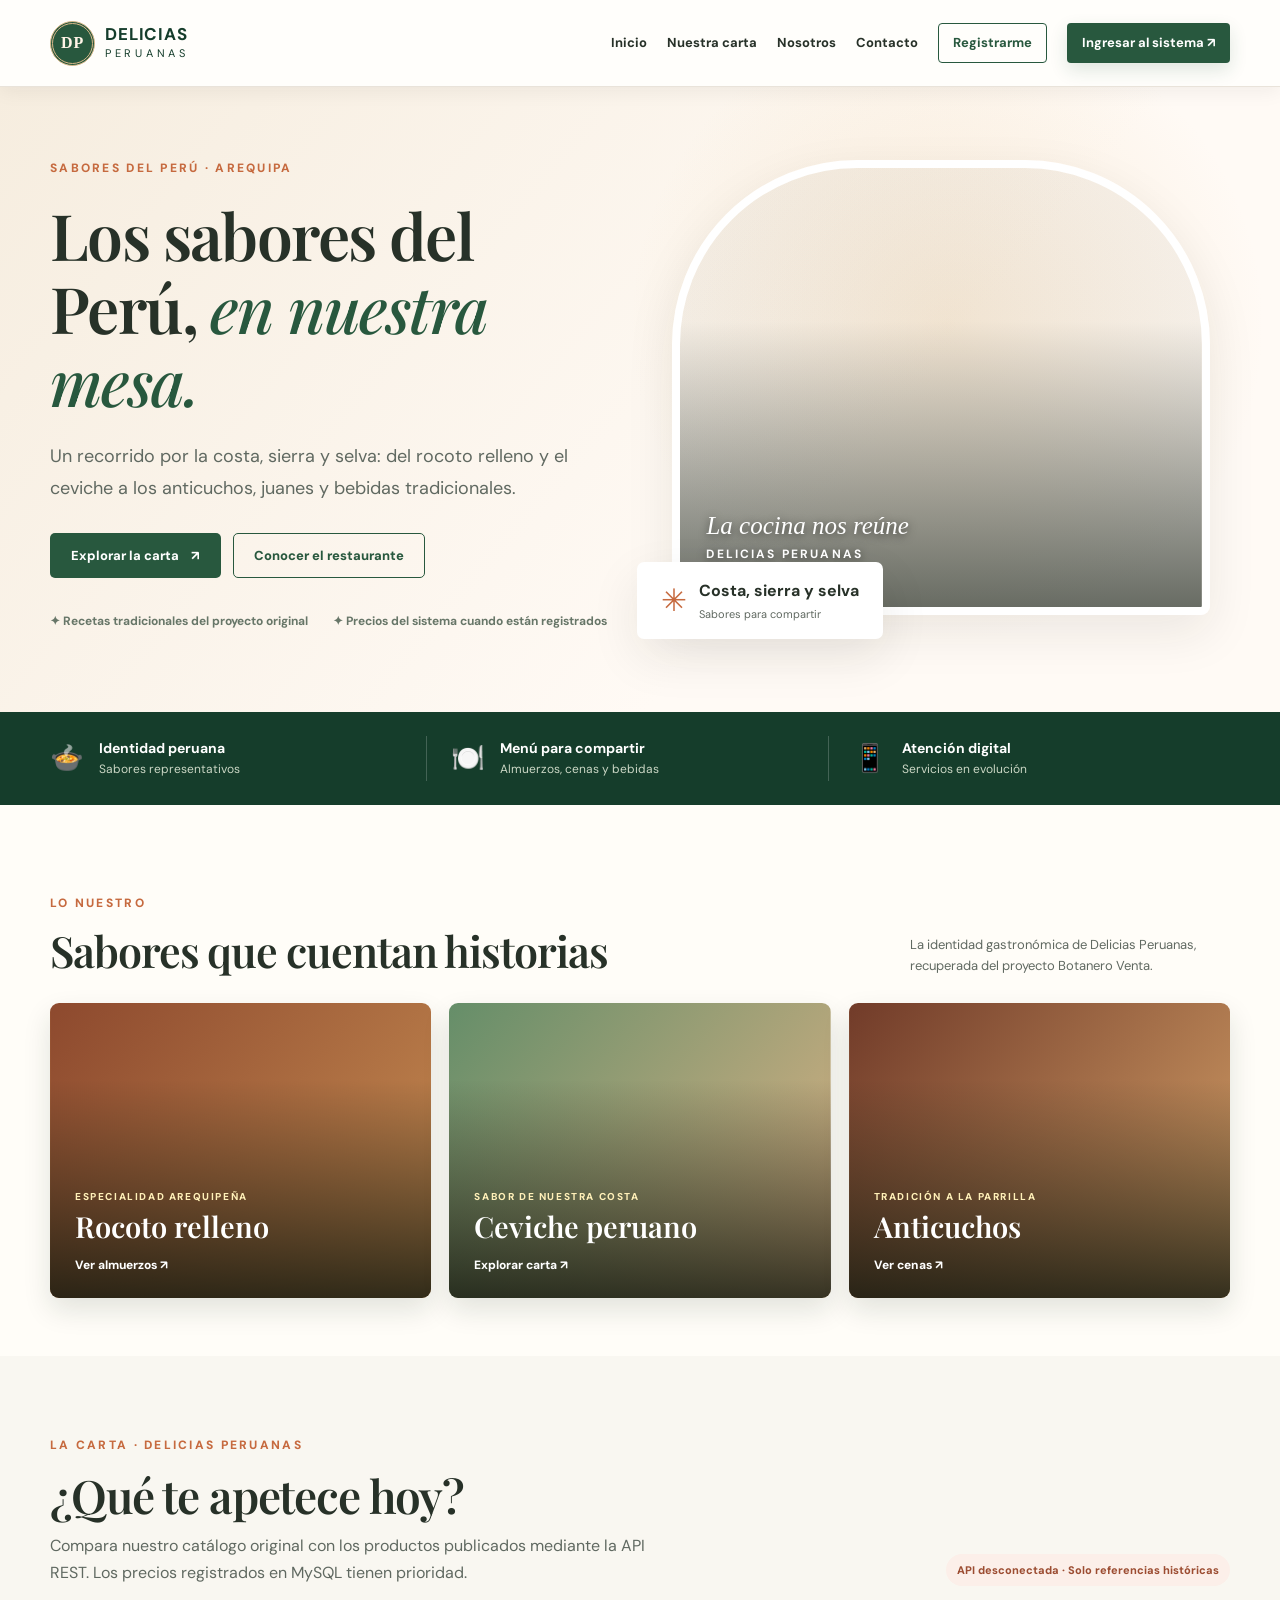
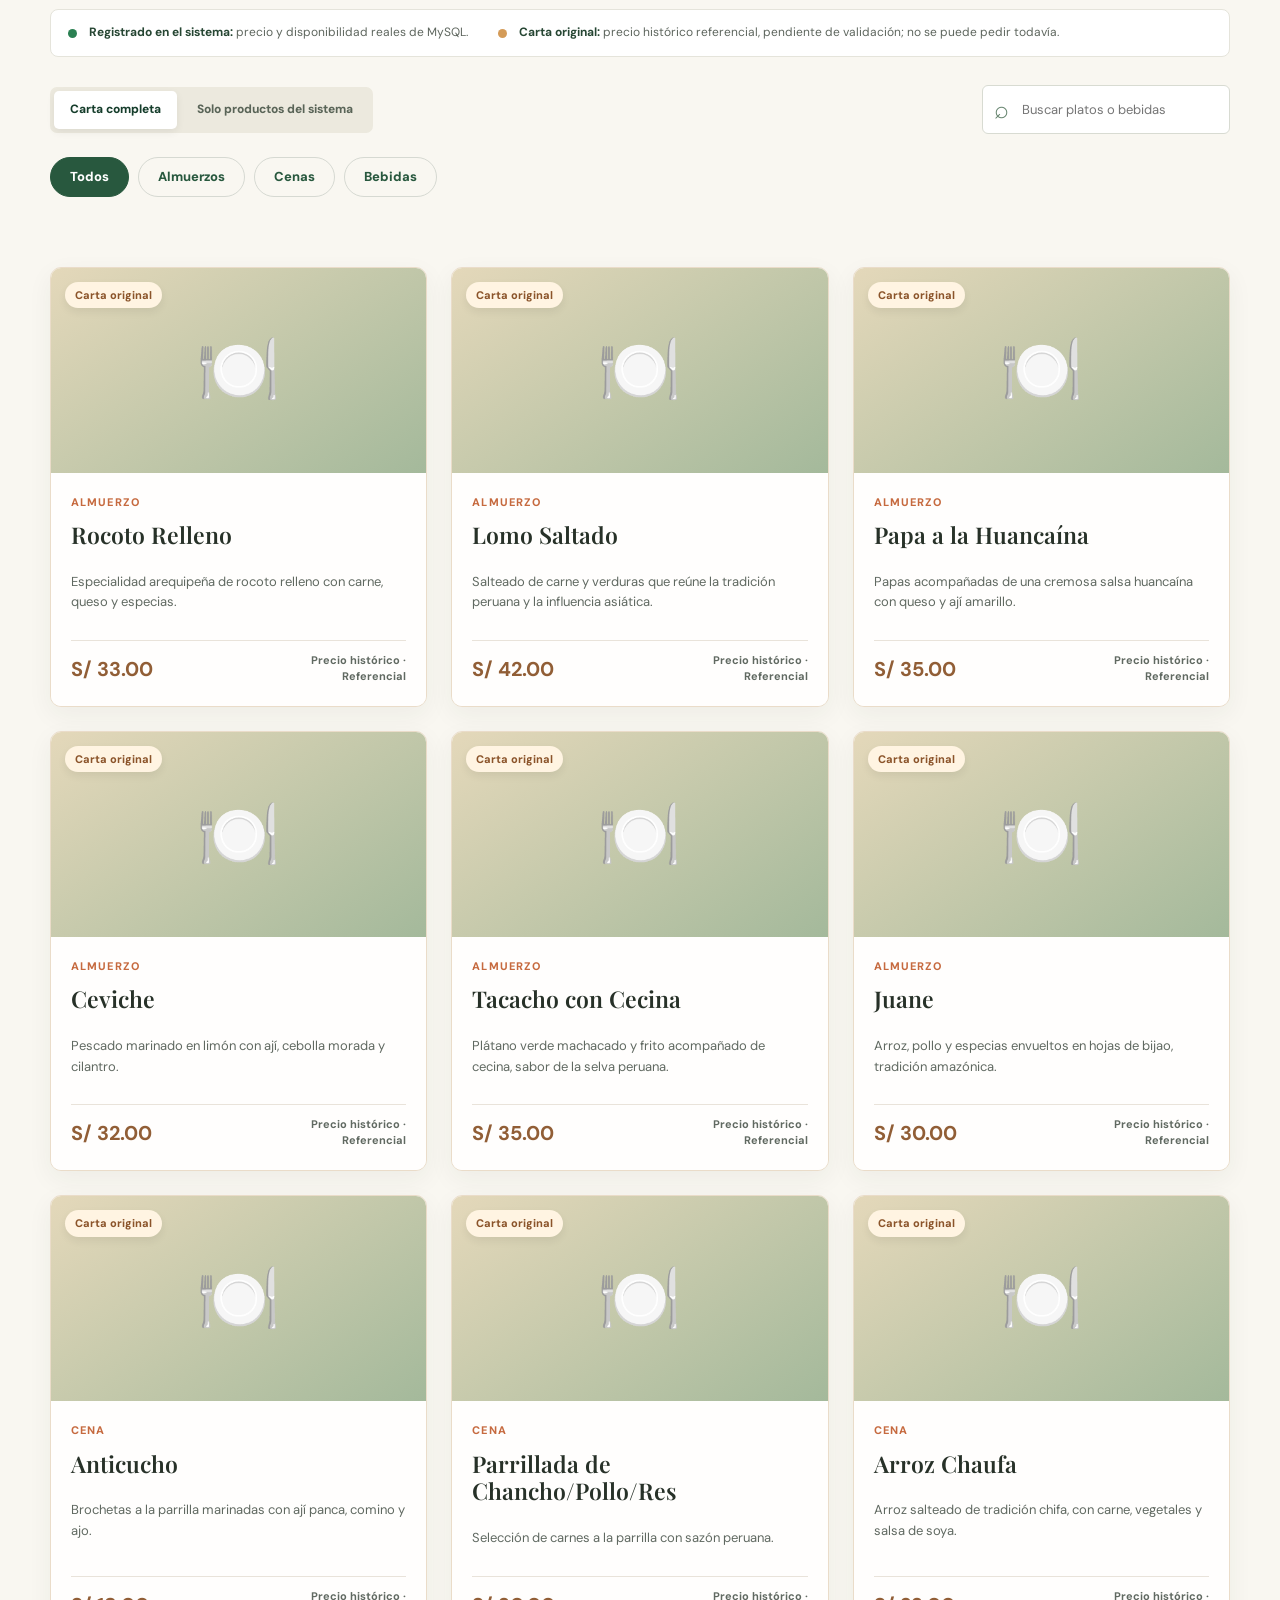
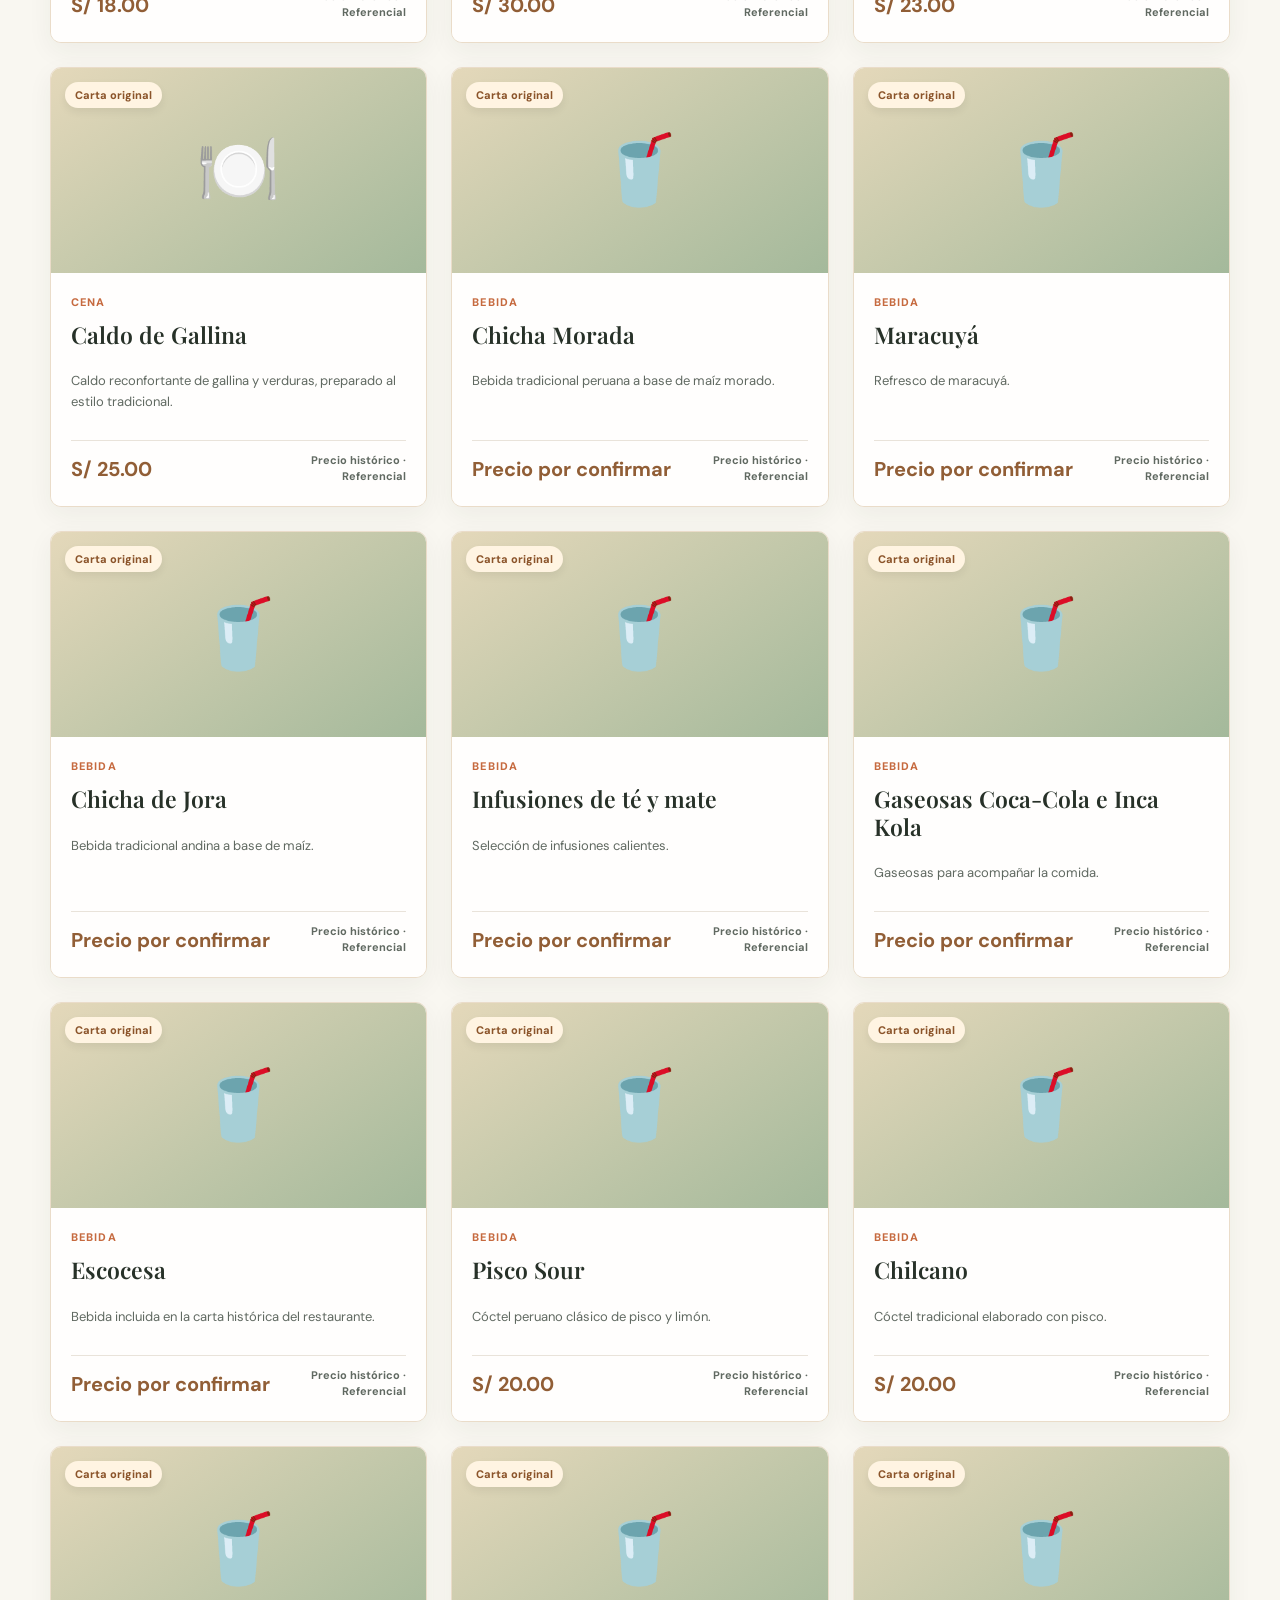
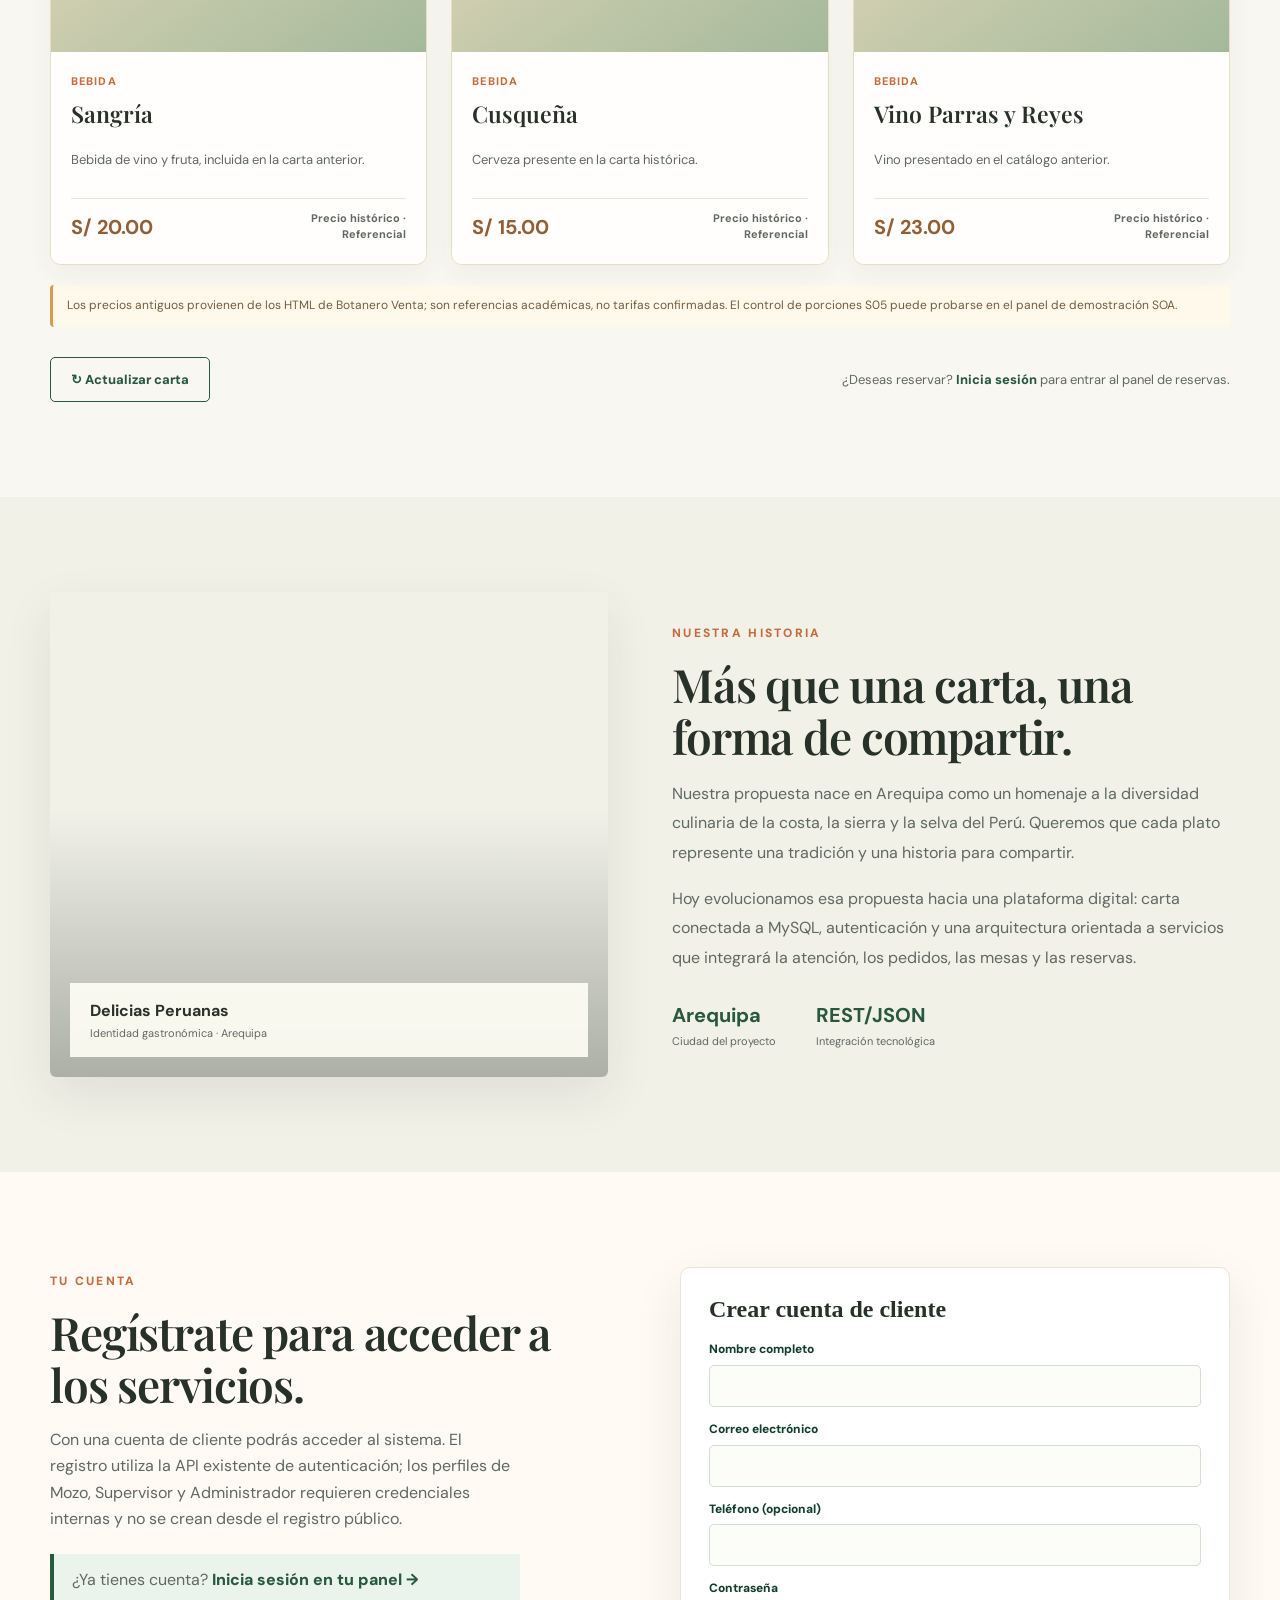
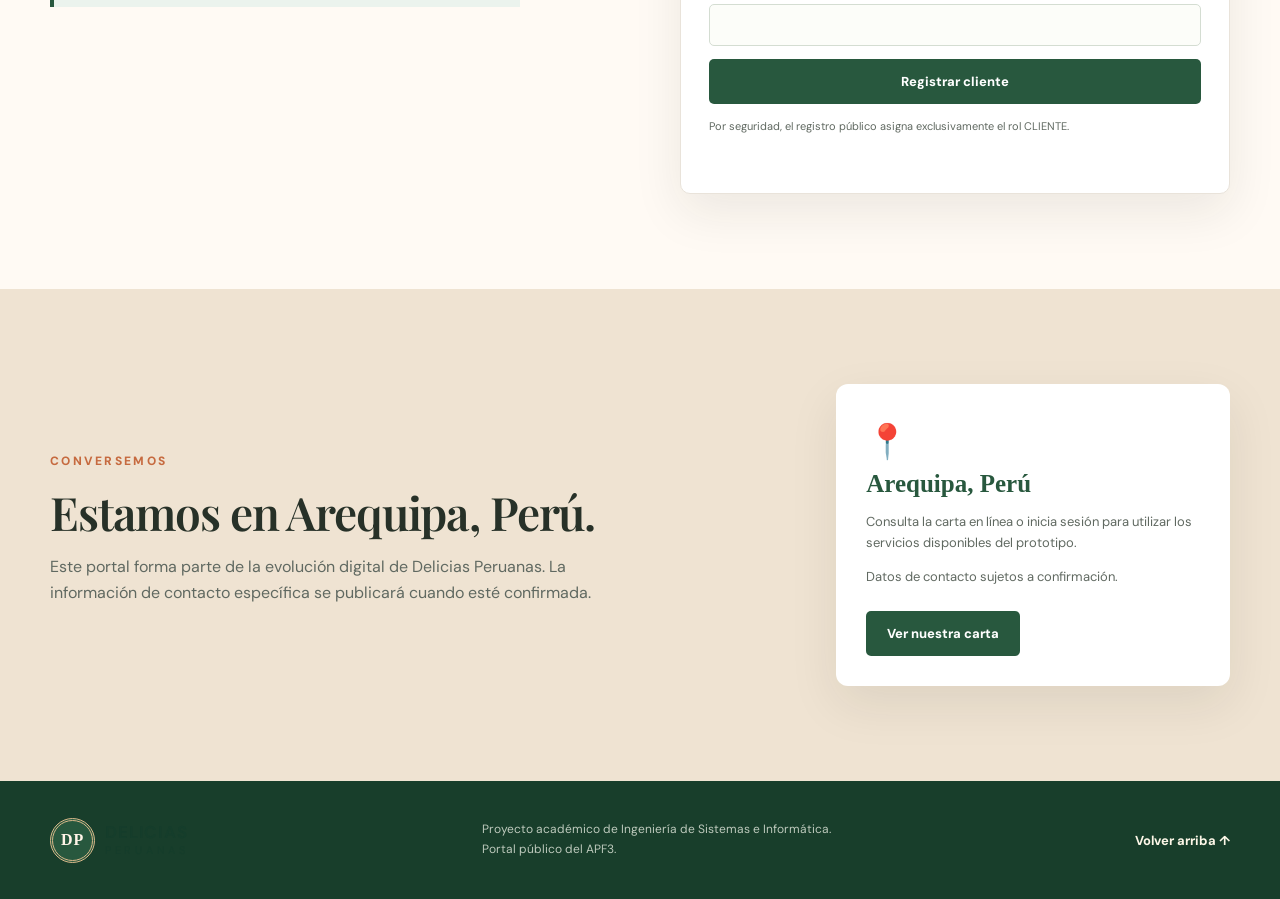
==== commit 0df342e6: "feat(portal): mostrar nombre, teléfono y logo del local; marcar precios no confirmados" ====
--- a/backend/src/main/resources/static/portal/index.html
+++ b/backend/src/main/resources/static/portal/index.html
@@ -103,7 +103,7 @@
     </div>
   </section>
   <section id="contacto" class="section contact-section">
-    <div class="container contact-grid"><div><span class="section-kicker">Conversemos</span><h2>Estamos en Arequipa, Perú.</h2><p>Este portal forma parte de la evolución digital de Delicias Peruanas. La información de contacto específica se publicará cuando esté confirmada.</p></div><div class="contact-card"><span class="contact-icon">📍</span><strong>Arequipa, Perú</strong><p>Consulta la carta en línea o inicia sesión para utilizar los servicios disponibles del prototipo.</p><a class="btn btn-primary" href="#carta">Ver nuestra carta</a></div></div>
+    <div class="container contact-grid"><div><span class="section-kicker">Conversemos</span><h2>Estamos en Arequipa, Perú.</h2><p>Este portal forma parte de la evolución digital de Delicias Peruanas. La información de contacto específica se publicará cuando esté confirmada.</p></div><div class="contact-card"><span class="contact-icon">📍</span><strong>Arequipa, Perú</strong><p>Consulta la carta en línea o inicia sesión para utilizar los servicios disponibles del prototipo.</p><p id="contactPhone">Datos de contacto sujetos a confirmación.</p><a class="btn btn-primary" href="#carta">Ver nuestra carta</a></div></div>
   </section>
 </main>
 <footer class="site-footer"><div class="container footer-flex"><a class="brand footer-brand" href="#inicio"><span class="brand-mark">DP</span><span><strong>DELICIAS</strong><small>PERUANAS</small></span></a><p>Proyecto académico de Ingeniería de Sistemas e Informática. Portal público del APF3.</p><a href="#inicio">Volver arriba ↑</a></div></footer>
--- a/backend/src/main/resources/static/portal/site.css
+++ b/backend/src/main/resources/static/portal/site.css
@@ -83,3 +83,6 @@
   .source-dot.original{margin-left:0}
   .food-bottom small{max-width:135px}
 }
+
+/* Logo local opcional cargado desde Configuración. No alterar el gradiente si faltan fotos. */
+.brand-mark{overflow:hidden}
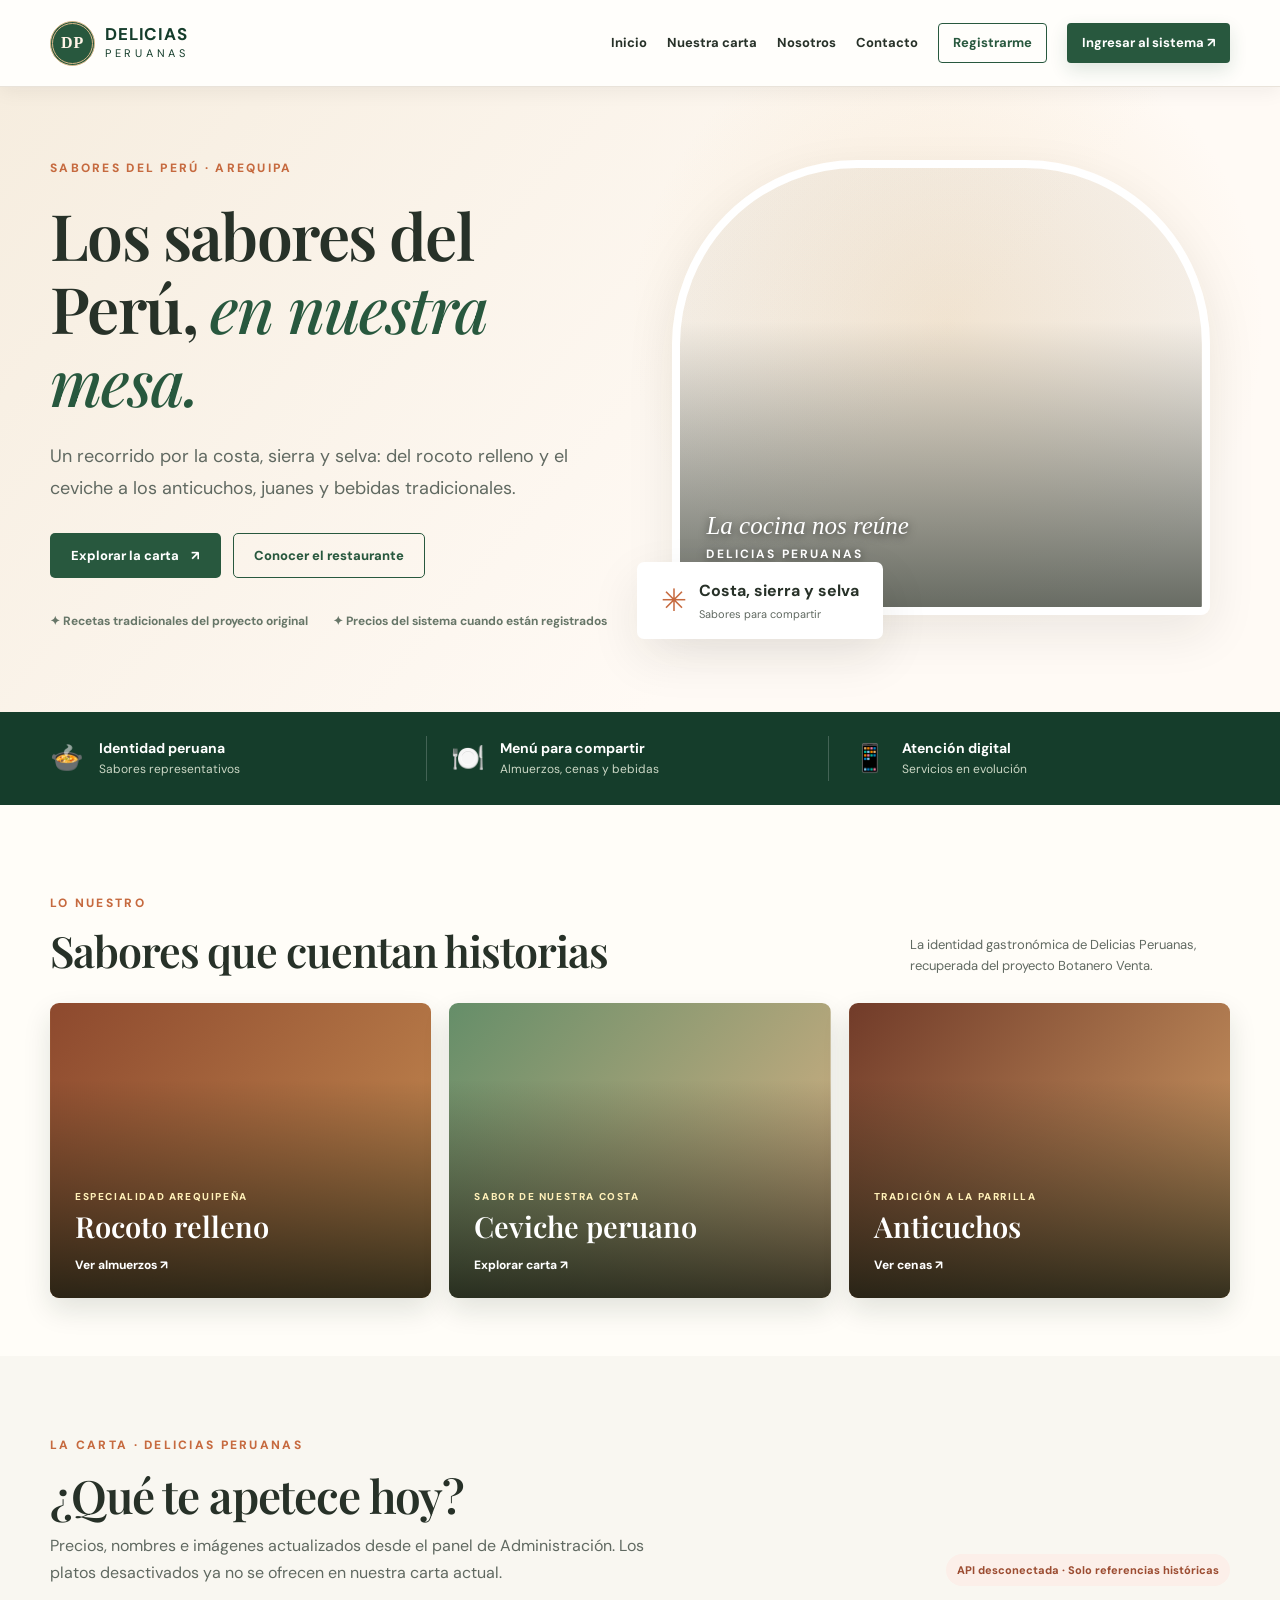
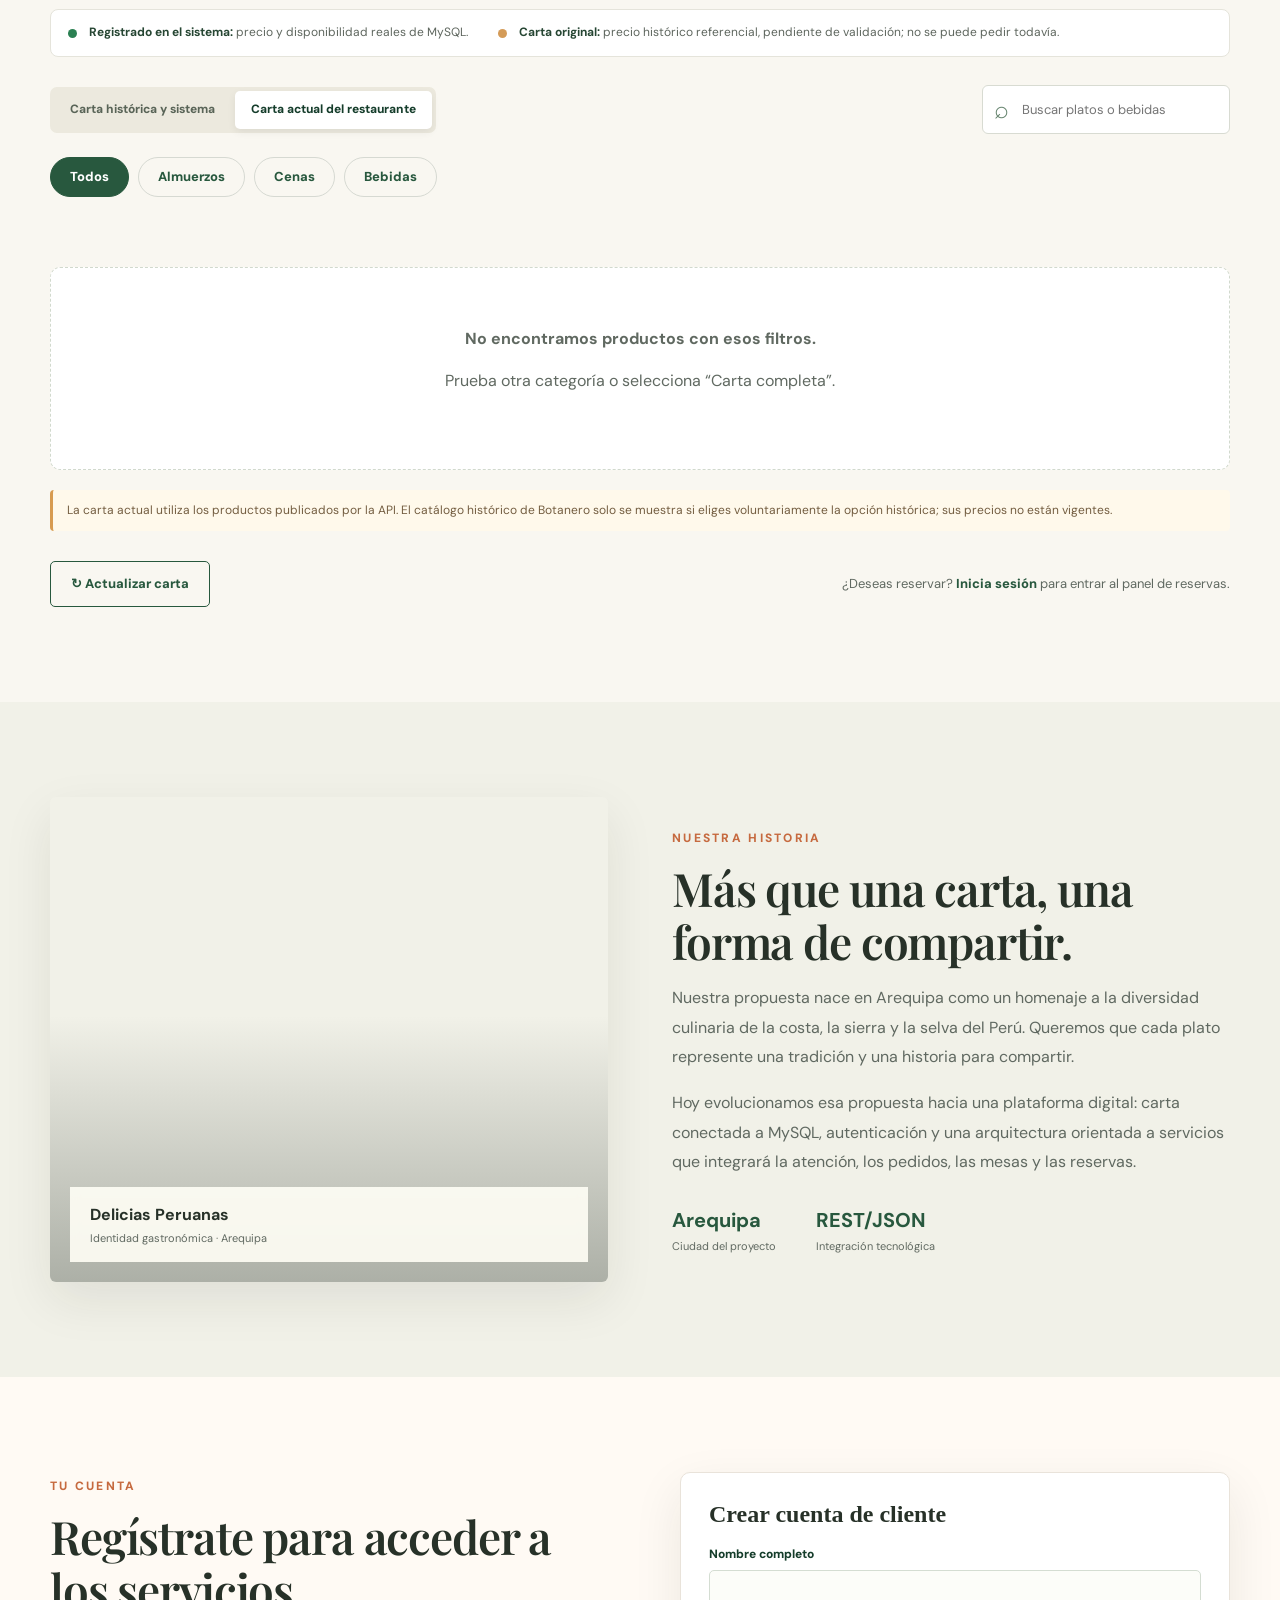
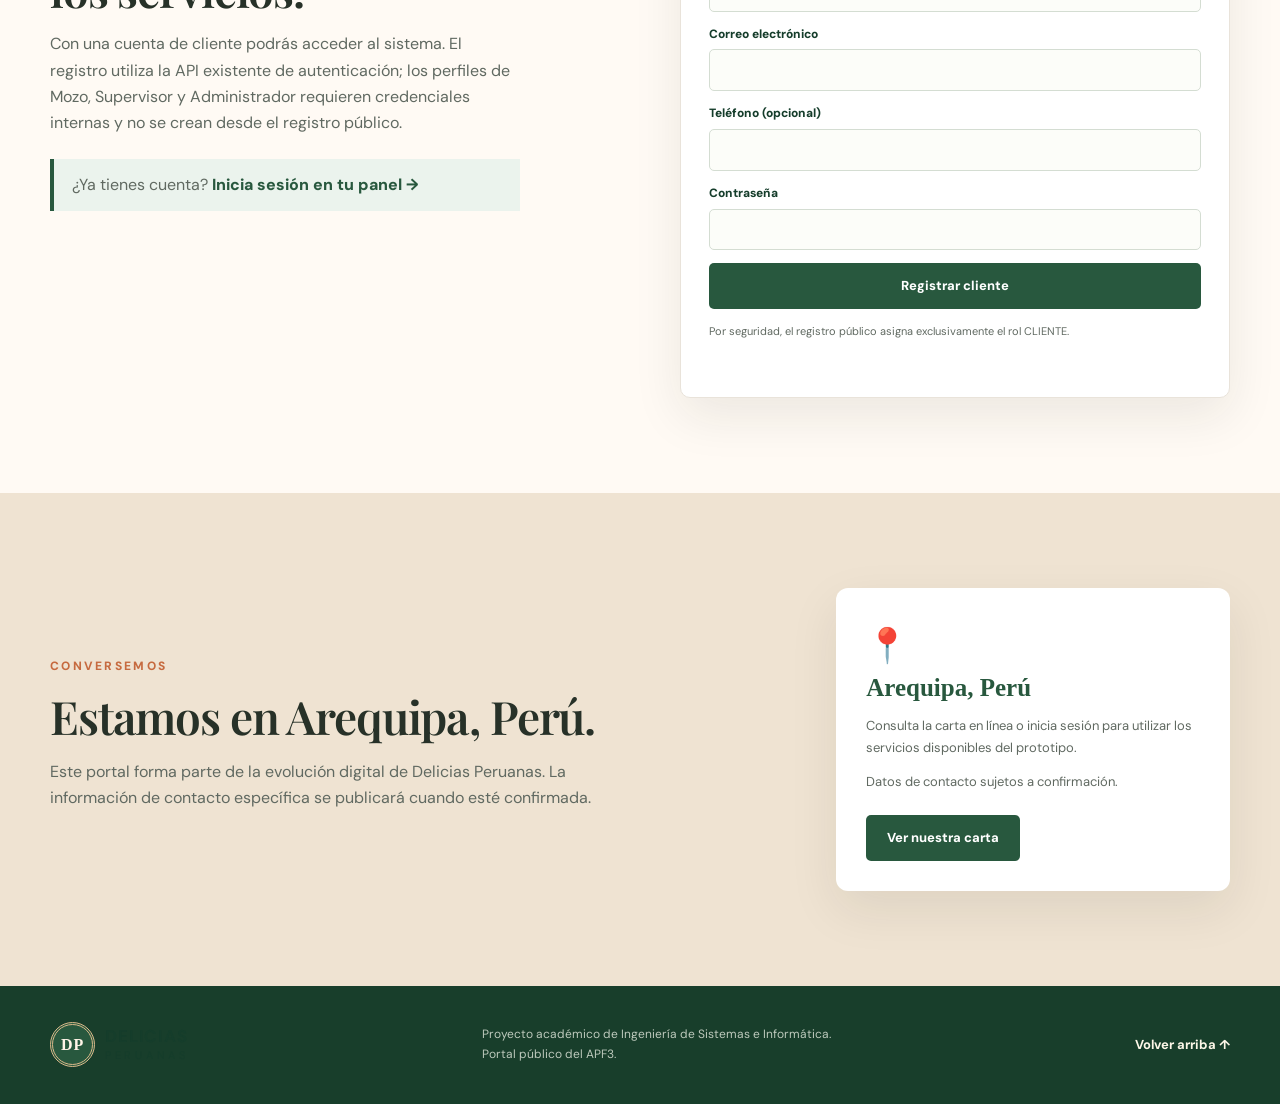
==== commit 3b43a9bc: "feat(ui): carta pública solo vigente, salida stock supervisada y vista de cobro POS/fotos" ====
--- a/backend/src/main/resources/static/portal/index.html
+++ b/backend/src/main/resources/static/portal/index.html
@@ -58,12 +58,12 @@
   </section>
   <section id="carta" class="section menu-section">
     <div class="container">
-      <div class="section-head"><div><span class="section-kicker">La carta · Delicias Peruanas</span><h2>¿Qué te apetece hoy?</h2><p>Compara nuestro catálogo original con los productos publicados mediante la API REST. Los precios registrados en MySQL tienen prioridad.</p></div><span class="live-indicator" id="catalogStatus" aria-live="polite">Conectando con el catálogo…</span></div>
+      <div class="section-head"><div><span class="section-kicker">La carta · Delicias Peruanas</span><h2>¿Qué te apetece hoy?</h2><p>Precios, nombres e imágenes actualizados desde el panel de Administración. Los platos desactivados ya no se ofrecen en nuestra carta actual.</p></div><span class="live-indicator" id="catalogStatus" aria-live="polite">Conectando con el catálogo…</span></div>
       <div class="catalog-source-note"><span class="source-dot live"></span><span><strong>Registrado en el sistema:</strong> precio y disponibilidad reales de MySQL.</span><span class="source-dot original"></span><span><strong>Carta original:</strong> precio histórico referencial, pendiente de validación; no se puede pedir todavía.</span></div>
       <div class="menu-tools">
         <div class="catalog-modes" role="group" aria-label="Origen de la carta">
-          <button type="button" data-mode="completa" class="mode-button active" aria-pressed="true">Carta completa</button>
-          <button type="button" data-mode="sistema" class="mode-button" aria-pressed="false">Solo productos del sistema</button>
+          <button type="button" data-mode="completa" class="mode-button" aria-pressed="false">Carta histórica y sistema</button>
+          <button type="button" data-mode="sistema" class="mode-button active" aria-pressed="true">Carta actual del restaurante</button>
         </div>
         <label class="menu-search-label" for="menuSearch"><span aria-hidden="true">⌕</span><input type="search" id="menuSearch" autocomplete="off" placeholder="Buscar platos o bebidas" aria-label="Buscar platos o bebidas"></label>
       </div>
@@ -77,7 +77,7 @@
       <div class="menu-grid" id="catalogGrid" aria-live="polite">
         <div class="loading-state">Cargando platos desde la API…</div>
       </div>
-      <p class="catalog-caption">Los precios antiguos provienen de los HTML de Botanero Venta; son referencias académicas, no tarifas confirmadas. El control de porciones S05 puede probarse en el panel de demostración SOA.</p>
+      <p class="catalog-caption">La carta actual utiliza los productos publicados por la API. El catálogo histórico de Botanero solo se muestra si eliges voluntariamente la opción histórica; sus precios no están vigentes.</p>
       <div class="menu-footer"><button class="btn btn-outline" id="reloadCatalog" type="button">↻ Actualizar carta</button><span>¿Deseas reservar? <a href="/soa-demo/index.html">Inicia sesión</a> para entrar al panel de reservas.</span></div>
     </div>
   </section>
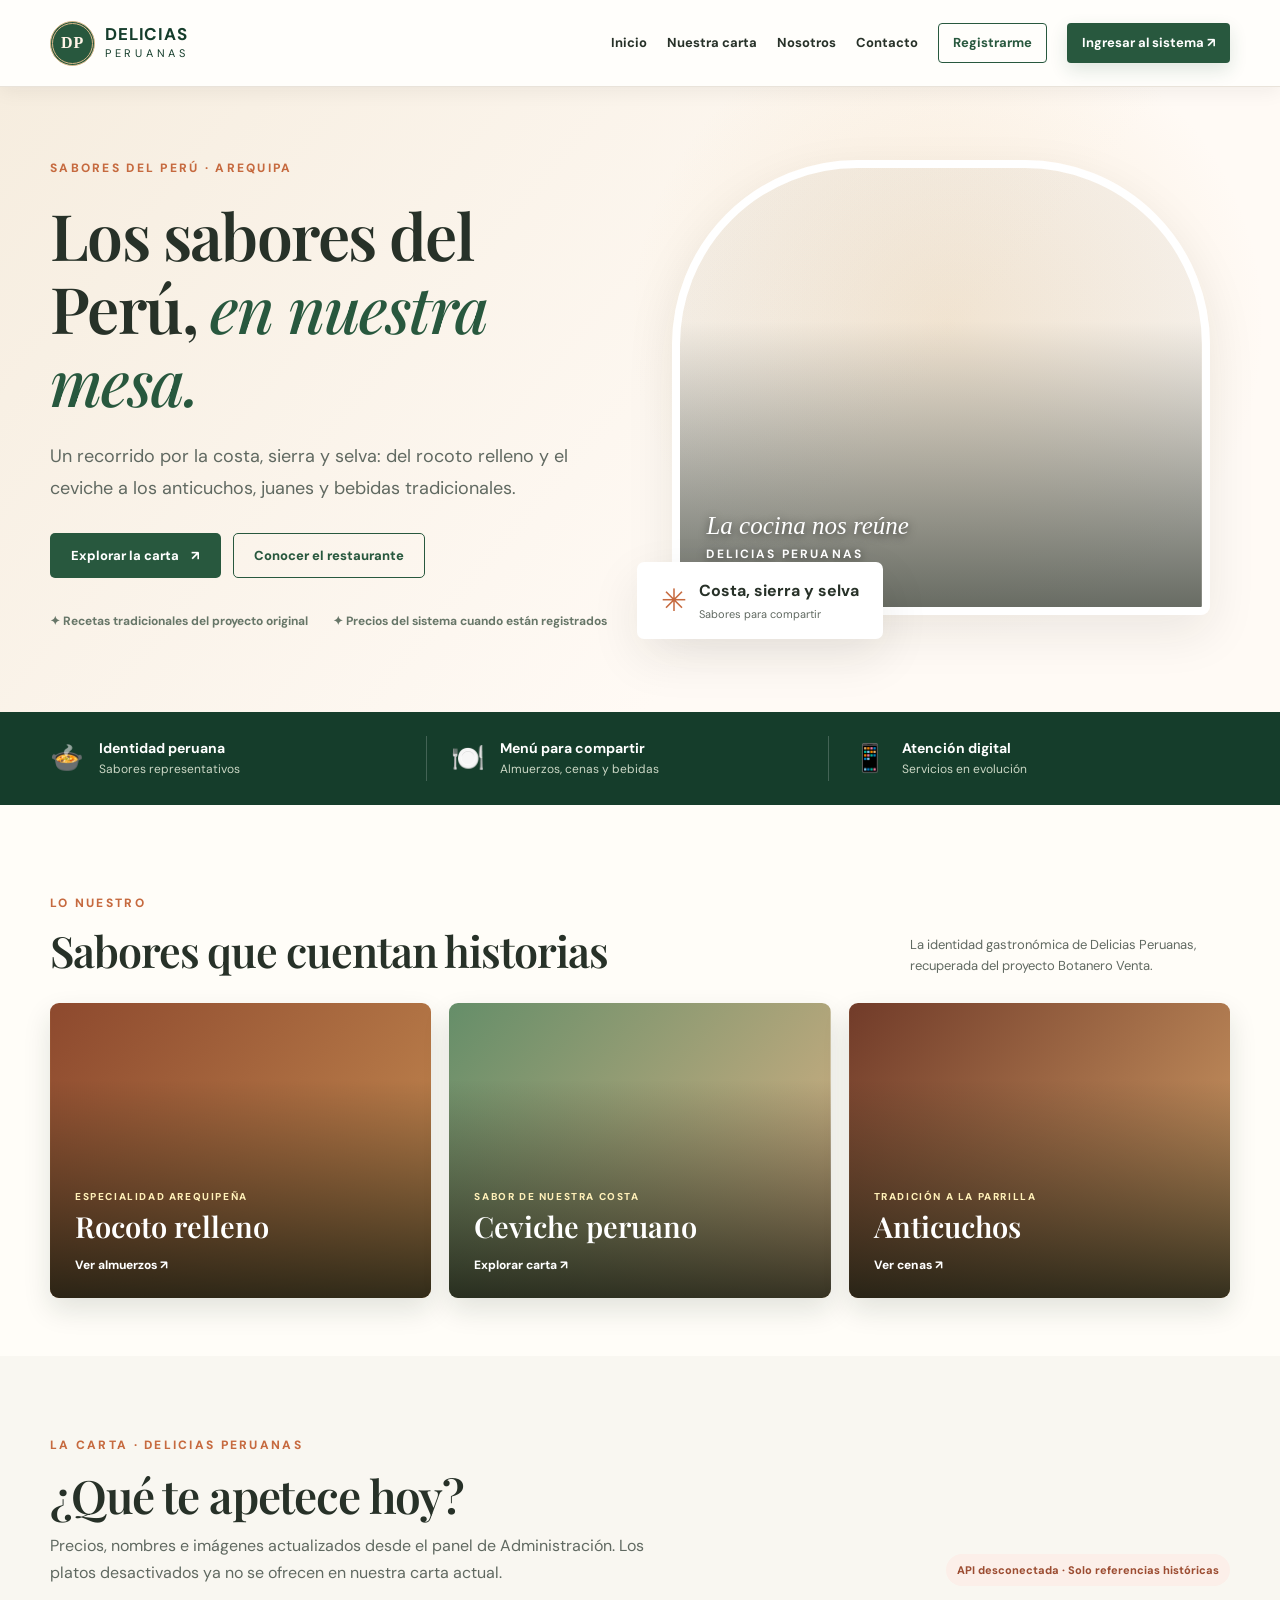
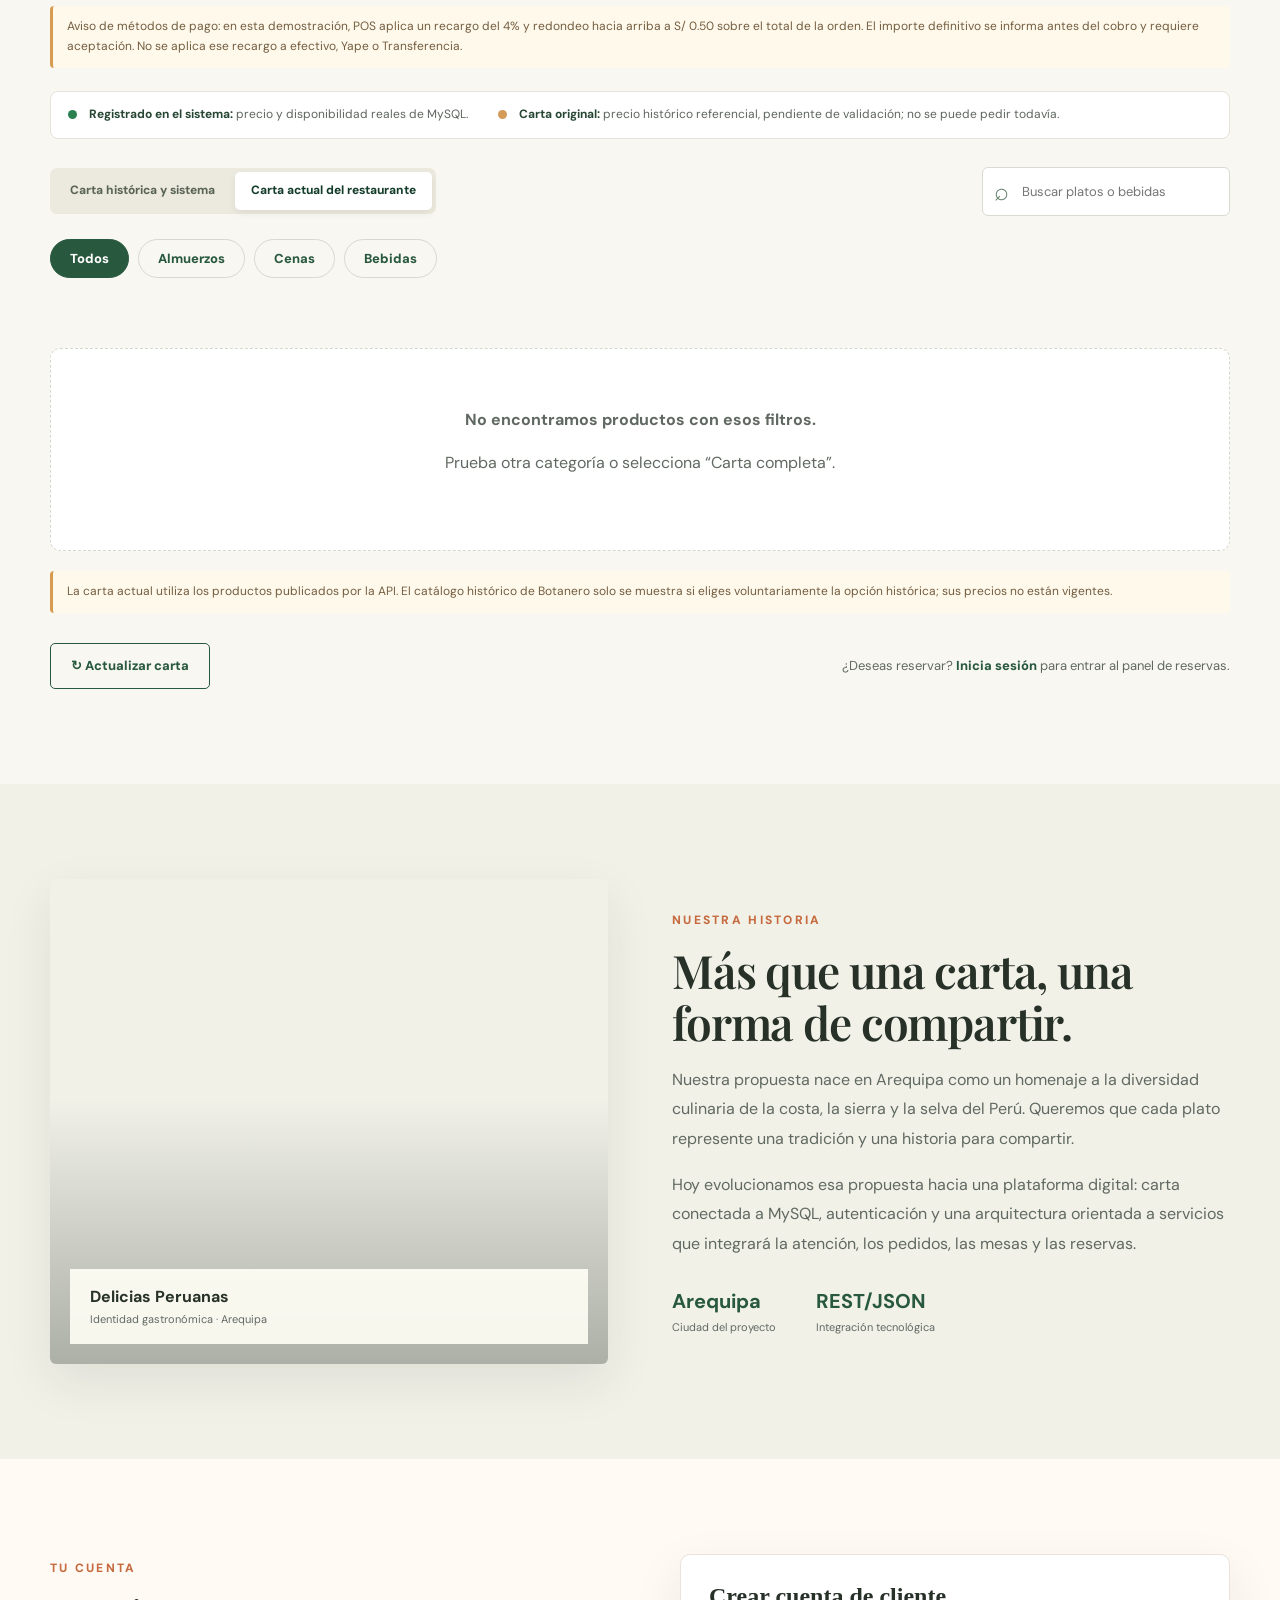
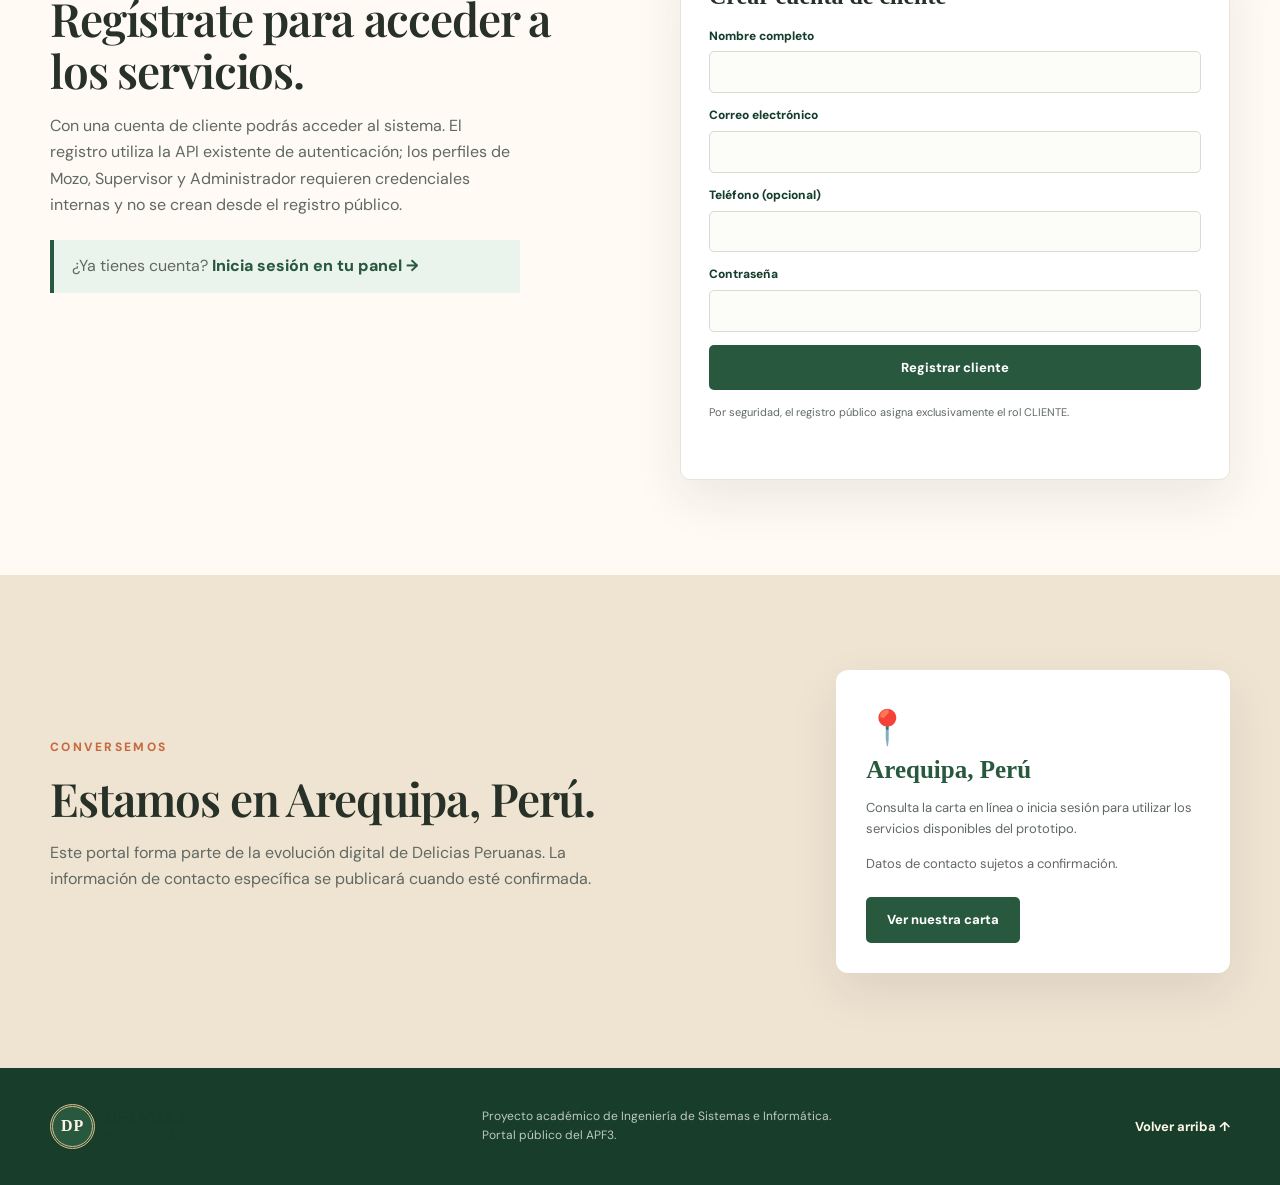
==== commit 42b17540: "fix(transparencia): aviso visible POS en carta y pedidos y acceso público a carta para Cliente" ====
--- a/backend/src/main/resources/static/portal/index.html
+++ b/backend/src/main/resources/static/portal/index.html
@@ -59,6 +59,7 @@
   <section id="carta" class="section menu-section">
     <div class="container">
       <div class="section-head"><div><span class="section-kicker">La carta · Delicias Peruanas</span><h2>¿Qué te apetece hoy?</h2><p>Precios, nombres e imágenes actualizados desde el panel de Administración. Los platos desactivados ya no se ofrecen en nuestra carta actual.</p></div><span class="live-indicator" id="catalogStatus" aria-live="polite">Conectando con el catálogo…</span></div>
+      <p class="catalog-caption">Aviso de métodos de pago: en esta demostración, POS aplica un recargo del 4% y redondeo hacia arriba a S/ 0.50 sobre el total de la orden. El importe definitivo se informa antes del cobro y requiere aceptación. No se aplica ese recargo a efectivo, Yape o Transferencia.</p>
       <div class="catalog-source-note"><span class="source-dot live"></span><span><strong>Registrado en el sistema:</strong> precio y disponibilidad reales de MySQL.</span><span class="source-dot original"></span><span><strong>Carta original:</strong> precio histórico referencial, pendiente de validación; no se puede pedir todavía.</span></div>
       <div class="menu-tools">
         <div class="catalog-modes" role="group" aria-label="Origen de la carta">
